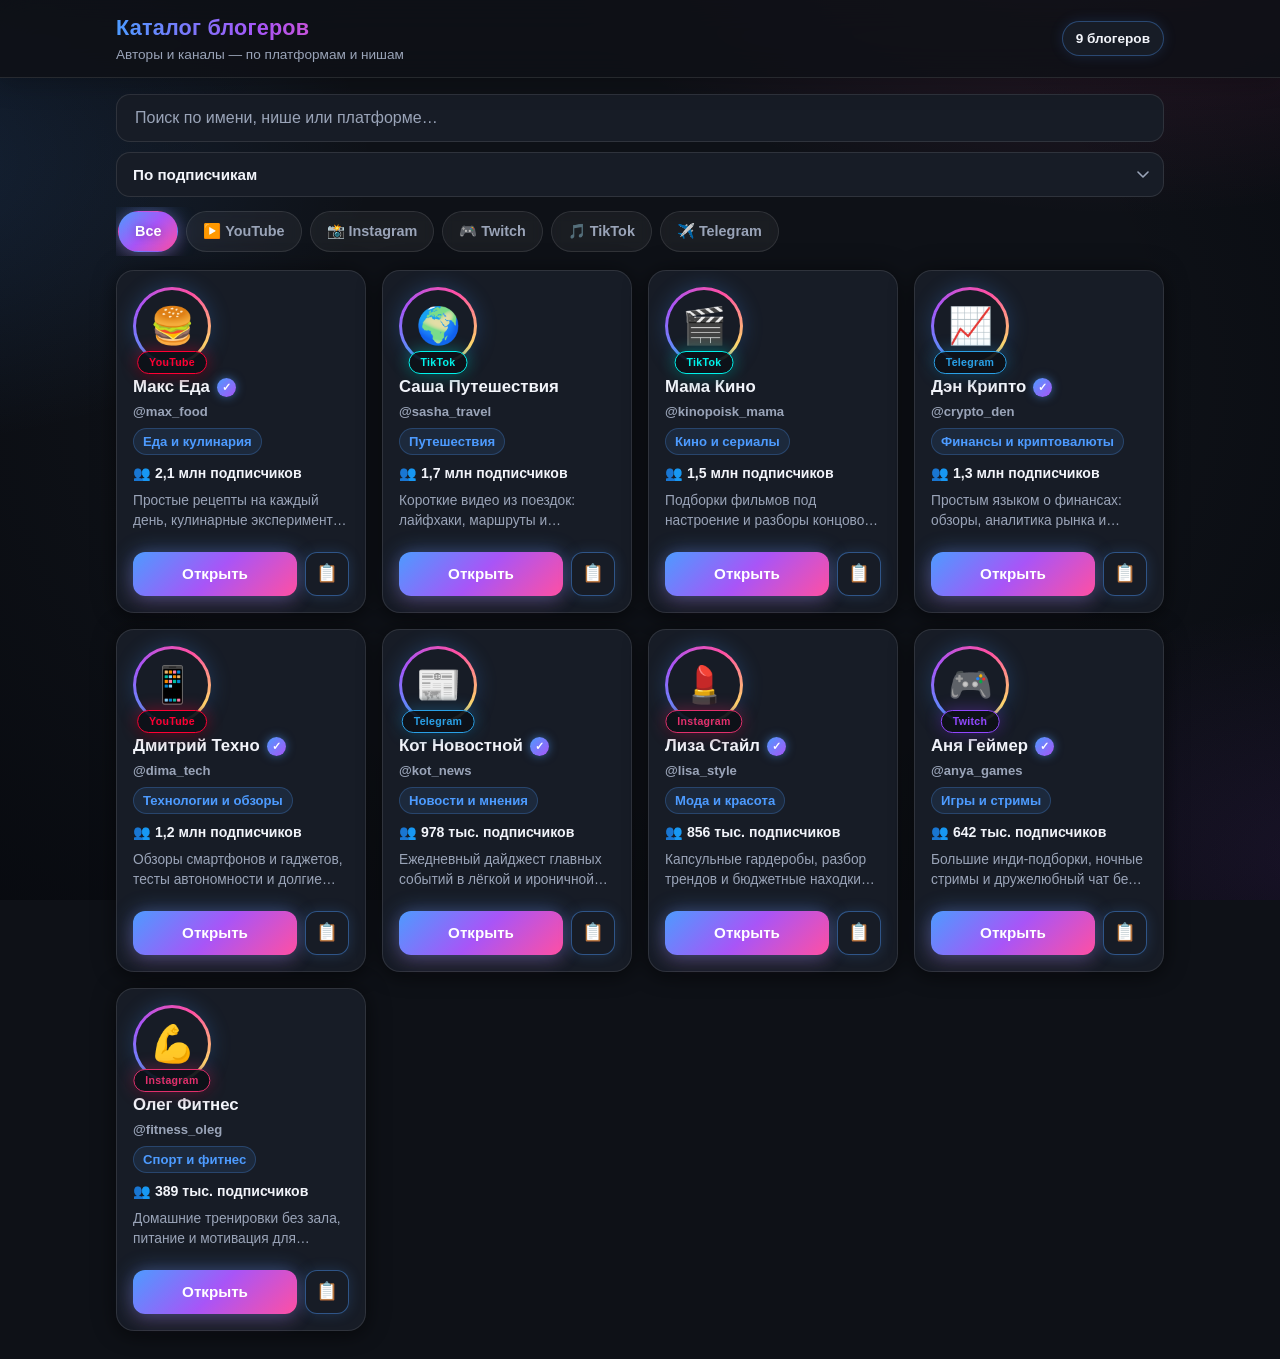
==== index.html @ 534e1af1 "Add files via upload" ====
<!DOCTYPE html>
<html lang="ru">
<head>
  <meta charset="UTF-8">
  <meta name="viewport" content="width=device-width, initial-scale=1.0, viewport-fit=cover">
  <meta name="description" content="Каталог блогеров — YouTube, TikTok, Telegram, Instagram и Twitch: ниши, подписчики, верификация и прямые ссылки на профили.">
  <title>Каталог блогеров</title>
  <link rel="stylesheet" href="style.css">
</head>
<body>
  <header class="header">
    <div class="header-inner">
      <div class="header-titles">
        <h1>Каталог блогеров</h1>
        <p class="subtitle">Авторы и каналы — по платформам и нишам</p>
      </div>
      <span id="countLabel" class="count-label">0 блогеров</span>
    </div>
  </header>

  <main class="main">
    <section class="search-section" aria-label="Поиск и фильтры">
      <div class="search-row">
        <input
          id="searchInput"
          class="search-input"
          type="search"
          inputmode="search"
          placeholder="Поиск по имени, нише или платформе…"
          aria-label="Поиск по каталогу"
          autocomplete="off"
        >
        <select id="sortSelect" class="sort-select" aria-label="Сортировка">
          <option value="subs">По подписчикам</option>
          <option value="name">По имени А-Я</option>
          <option value="id">Сначала новые</option>
        </select>
      </div>
      <div id="chips" class="chips" role="group" aria-label="Платформы"></div>
    </section>

    <section aria-label="Каталог блогеров">
      <div id="catalog" class="catalog"></div>
      <div id="emptyState" class="empty-state" hidden>
        <div class="empty-emoji" aria-hidden="true">📭</div>
        <p>Ничего не найдено</p>
        <p class="empty-sub">Попробуйте изменить запрос или сбросить фильтры</p>
      </div>
    </section>
  </main>

  <div id="toast" class="toast" role="status" aria-live="polite"></div>

  <script src="https://telegram.org/js/telegram-web-app.js"></script>
  <script src="app.js"></script>
</body>
</html>
---- style.css ----
/* ============================================================
   Каталог блогеров — тёмная тема (дизайн v2)
   Неоновые акценты, градиентные рамки аватаров, цветные бейджи
   платформ, поддержка темы Telegram, адаптивная сетка 1/2/3/4
   ============================================================ */

:root {
  /* Акценты */
  --accent: #4d9bff;
  --accent-2: #ff4fa3;
  --accent-3: #a855f7;

  /* Фоны и текст (фоллбэки для Telegram-темы) */
  --bg: #0e1117;
  --bg-2: #171c26;
  --card-bg: rgba(255, 255, 255, 0.05);
  --card-border: rgba(255, 255, 255, 0.10);
  --text: #f2f4fa;
  --muted: #9aa4b8;
  --danger: #ff5d6c;

  /* Telegram-тема (значения переопределяются из app.js через themeParams) */
  --tg-theme-bg-color: var(--bg);
  --tg-theme-secondary-bg-color: var(--bg-2);
  --tg-theme-text-color: var(--text);
  --tg-theme-hint-color: var(--muted);
  --tg-theme-button-color: var(--accent);
  --tg-theme-button-text-color: #081426;
  --tg-theme-link-color: var(--accent);
  --tg-theme-destructive-text-color: var(--danger);

  --radius: 18px;
  --radius-sm: 12px;
  --shadow-card: 0 0 24px rgba(0, 0, 0, 0.35), 0 6px 18px rgba(0, 0, 0, 0.28);
  --shadow-card-hover: 0 0 32px rgba(77, 155, 255, 0.16), 0 16px 36px rgba(0, 0, 0, 0.46);
  --t-fast: 180ms;
}

* {
  box-sizing: border-box;
}

html {
  font-size: 16px;
  -webkit-text-size-adjust: 100%;
  scrollbar-width: thin;
  scrollbar-color: rgba(255, 255, 255, 0.16) transparent;
}

body {
  margin: 0;
  min-height: 100vh;
  font-family: -apple-system, BlinkMacSystemFont, "Segoe UI", Roboto, "Helvetica Neue", Arial, sans-serif;
  line-height: 1.45;
  color: var(--tg-theme-text-color, var(--text));
  background-color: var(--tg-theme-bg-color, var(--bg));
  background-image:
    radial-gradient(980px 540px at 88% -12%, rgba(255, 79, 163, 0.16), transparent 60%),
    radial-gradient(880px 480px at -12% 18%, rgba(77, 155, 255, 0.16), transparent 60%),
    radial-gradient(720px 420px at 105% 95%, rgba(168, 85, 247, 0.10), transparent 60%),
    radial-gradient(ellipse at 50% 42%, transparent 56%, rgba(3, 5, 10, 0.55) 100%);
  background-attachment: fixed;
  padding-bottom: calc(env(safe-area-inset-bottom, 0px) + 28px);
  -webkit-font-smoothing: antialiased;
}

/* Тонкий полупрозрачный скроллбар */
::-webkit-scrollbar {
  width: 8px;
  height: 8px;
}

::-webkit-scrollbar-track {
  background: transparent;
}

::-webkit-scrollbar-thumb {
  background: rgba(255, 255, 255, 0.16);
  border-radius: 999px;
}

::-webkit-scrollbar-thumb:hover {
  background: rgba(77, 155, 255, 0.38);
}

button {
  font: inherit;
  cursor: pointer;
  border: none;
  background: none;
  color: inherit;
  -webkit-tap-highlight-color: transparent;
}

/* ===== Шапка (липкая) ===== */
.header {
  position: sticky;
  top: 0;
  z-index: 50;
  background: rgba(14, 17, 23, 0.86);
  background: color-mix(in srgb, var(--tg-theme-bg-color, var(--bg)) 86%, transparent);
  -webkit-backdrop-filter: blur(16px);
  backdrop-filter: blur(16px);
  border-bottom: 1px solid var(--card-border);
  box-shadow: 0 6px 24px rgba(0, 0, 0, 0.22);
}

.header-inner {
  max-width: 1080px;
  margin: 0 auto;
  padding: 12px 16px;
  display: flex;
  align-items: center;
  justify-content: space-between;
  gap: 12px;
}

.header-titles h1 {
  margin: 0;
  font-size: 1.35rem;
  font-weight: 800;
  letter-spacing: 0.01em;
  background: linear-gradient(90deg, var(--accent), var(--accent-3), var(--accent-2));
  -webkit-background-clip: text;
  background-clip: text;
  color: transparent;
}

.subtitle {
  margin: 2px 0 0;
  font-size: 0.85rem;
  color: var(--tg-theme-hint-color, var(--muted));
}

.count-label {
  flex: 0 0 auto;
  padding: 7px 13px;
  font-size: 0.85rem;
  font-weight: 700;
  white-space: nowrap;
  color: var(--tg-theme-text-color, var(--text));
  background: var(--tg-theme-secondary-bg-color, var(--bg-2));
  border: 1px solid rgba(77, 155, 255, 0.35);
  border-radius: 999px;
  box-shadow: 0 0 14px rgba(77, 155, 255, 0.15);
}

/* ===== Контент ===== */
.main {
  max-width: 1080px;
  margin: 0 auto;
  padding: 16px 16px 0;
}

/* Поиск и сортировка */
.search-section {
  margin-bottom: 14px;
  display: flex;
  flex-direction: column;
  gap: 10px;
}

.search-row {
  display: flex;
  flex-direction: column;
  gap: 10px;
}

.search-input {
  width: 100%;
  padding: 14px 18px;
  font-size: 1rem;
  color: var(--tg-theme-text-color, var(--text));
  background: var(--tg-theme-secondary-bg-color, var(--bg-2));
  border: 1px solid var(--card-border);
  border-radius: 14px;
  outline: none;
  transition: border-color var(--t-fast) ease, box-shadow var(--t-fast) ease;
}

.search-input::placeholder {
  color: var(--tg-theme-hint-color, var(--muted));
}

.search-input:focus {
  border-color: var(--accent);
  box-shadow: 0 0 0 3px rgba(77, 155, 255, 0.16), 0 0 20px rgba(77, 155, 255, 0.28);
}

.sort-select {
  width: 100%;
  padding: 13px 38px 13px 16px;
  font-size: 0.95rem;
  font-weight: 600;
  color: var(--tg-theme-text-color, var(--text));
  background-color: var(--tg-theme-secondary-bg-color, var(--bg-2));
  border: 1px solid var(--card-border);
  border-radius: 14px;
  outline: none;
  appearance: none;
  -webkit-appearance: none;
  background-image: url("data:image/svg+xml;charset=utf-8,%3Csvg xmlns='http://www.w3.org/2000/svg' width='12' height='8' viewBox='0 0 12 8'%3E%3Cpath d='M1 1l5 5 5-5' fill='none' stroke='%239aa4b8' stroke-width='1.6' stroke-linecap='round' stroke-linejoin='round'/%3E%3C/svg%3E");
  background-repeat: no-repeat;
  background-position: right 14px center;
  transition: border-color var(--t-fast) ease, box-shadow var(--t-fast) ease;
}

.sort-select:focus {
  border-color: var(--accent);
  box-shadow: 0 0 0 3px rgba(77, 155, 255, 0.16), 0 0 20px rgba(77, 155, 255, 0.28);
}

.sort-select option {
  background: var(--bg-2);
  color: var(--text);
}

/* Чипы платформ */
.chips {
  display: flex;
  gap: 8px;
  overflow-x: auto;
  padding: 4px 2px 4px;
  scrollbar-width: none;
}

.chips::-webkit-scrollbar {
  display: none;
}

.chip {
  flex: 0 0 auto;
  padding: 9px 16px;
  font-size: 0.9rem;
  font-weight: 600;
  color: var(--tg-theme-hint-color, var(--muted));
  background: rgba(255, 255, 255, 0.05);
  border: 1px solid var(--card-border);
  border-radius: 999px;
  -webkit-backdrop-filter: blur(6px);
  backdrop-filter: blur(6px);
  transition: color var(--t-fast) ease, background var(--t-fast) ease,
    border-color var(--t-fast) ease, box-shadow var(--t-fast) ease, transform var(--t-fast) ease;
}

.chip:active {
  transform: scale(0.95);
}

.chip.active {
  color: #ffffff;
  background: linear-gradient(135deg, var(--accent), var(--accent-3), var(--accent-2));
  border-color: transparent;
  box-shadow: 0 0 20px rgba(77, 155, 255, 0.45), 0 4px 16px rgba(255, 79, 163, 0.25);
  text-shadow: 0 1px 8px rgba(0, 0, 0, 0.3);
}

/* ===== Сетка карточек: мобильное 1, планшет 2-3, десктоп 3-4 ===== */
.catalog {
  display: grid;
  grid-template-columns: 1fr;
  gap: 14px;
}

@media (min-width: 560px) {
  .catalog {
    grid-template-columns: repeat(2, 1fr);
    gap: 16px;
  }
}

@media (min-width: 900px) {
  .catalog {
    grid-template-columns: repeat(3, 1fr);
  }
}

@media (min-width: 1280px) {
  .catalog {
    grid-template-columns: repeat(4, 1fr);
  }
}

/* ===== Карточка блогера ===== */
.card {
  position: relative;
  display: flex;
  flex-direction: column;
  gap: 12px;
  padding: 16px;
  background: var(--tg-theme-secondary-bg-color, var(--card-bg));
  border: 1px solid var(--card-border);
  border-radius: var(--radius);
  box-shadow: var(--shadow-card);
  transition: transform var(--t-fast) ease, box-shadow var(--t-fast) ease, border-color var(--t-fast) ease;
}

.card:hover {
  transform: translateY(-3px);
  box-shadow: var(--shadow-card-hover);
  border-color: rgba(77, 155, 255, 0.30);
}

.card:active {
  transform: scale(0.985);
}

/* Аватар 78px в градиентной (rainbow/неоновой) рамке */
.card-avatar {
  position: relative;
  flex: 0 0 78px;
  width: 78px;
  height: 78px;
  display: flex;
  align-items: center;
  justify-content: center;
  border-radius: 50%;
  padding: 3px;
  background: conic-gradient(from 210deg, var(--accent), var(--accent-3), var(--accent-2), #ffd76a, var(--accent));
  box-shadow: 0 0 20px rgba(77, 155, 255, 0.28), 0 6px 18px rgba(0, 0, 0, 0.35);
}

.card-avatar-emoji {
  width: 100%;
  height: 100%;
  display: flex;
  align-items: center;
  justify-content: center;
  font-size: 2.25rem;
  line-height: 1;
  border-radius: 50%;
  background: var(--tg-theme-secondary-bg-color, #131725);
}

.card-avatar-img {
  width: 100%;
  height: 100%;
  object-fit: cover;
  display: block;
  border-radius: 50%;
}

/* Бейдж платформы (цвет задаётся из app.js в inline-стиле) */
.platform-badge {
  position: absolute;
  bottom: -9px;
  left: 50%;
  transform: translateX(-50%);
  z-index: 2;
  padding: 3px 11px;
  font-size: 0.66rem;
  font-weight: 800;
  letter-spacing: 0.03em;
  white-space: nowrap;
  border-radius: 999px;
  border: 1px solid currentColor;
  background: rgba(14, 17, 23, 0.92);
  box-shadow: 0 0 16px color-mix(in srgb, currentColor 38%, transparent),
    0 4px 12px rgba(0, 0, 0, 0.4);
}

/* Инфо-блок карточки */
.card-info {
  flex: 1;
  min-width: 0;
  display: flex;
  flex-direction: column;
  gap: 4px;
}

.card-name-row {
  display: flex;
  align-items: center;
  gap: 7px;
  flex-wrap: wrap;
}

.card-name {
  margin: 0;
  font-size: 1.05rem;
  font-weight: 800;
  line-height: 1.25;
}

/* Verified «✓» в цветном кружке */
.verified {
  flex: 0 0 auto;
  width: 19px;
  height: 19px;
  display: inline-flex;
  align-items: center;
  justify-content: center;
  font-size: 0.7rem;
  font-weight: 900;
  color: #ffffff;
  background: linear-gradient(135deg, var(--accent), var(--accent-3));
  border-radius: 50%;
  box-shadow: 0 0 10px rgba(77, 155, 255, 0.55);
}

.card-nick {
  margin: 0;
  font-size: 0.82rem;
  font-weight: 600;
  color: var(--tg-theme-hint-color, var(--muted));
}

.card-niche {
  margin: 3px 0 0;
  font-size: 0.82rem;
  font-weight: 700;
  color: var(--accent);
  display: inline-block;
  width: max-content;
  max-width: 100%;
  padding: 3px 9px;
  border-radius: 999px;
  background: rgba(77, 155, 255, 0.10);
  border: 1px solid rgba(77, 155, 255, 0.25);
  overflow: hidden;
  text-overflow: ellipsis;
  white-space: nowrap;
}

/* Подписчики с иконкой 👥 */
.card-stats {
  margin-top: 4px;
  display: flex;
  align-items: center;
  gap: 5px;
  font-size: 0.88rem;
  font-weight: 800;
  color: var(--tg-theme-text-color, var(--text));
}

.card-desc {
  margin: 4px 0 0;
  font-size: 0.86rem;
  line-height: 1.4;
  color: var(--tg-theme-hint-color, var(--muted));
  display: -webkit-box;
  -webkit-line-clamp: 2;
  -webkit-box-orient: vertical;
  line-clamp: 2;
  overflow: hidden;
}

/* Кнопки карточки */
.card-actions {
  margin-top: auto;
  padding-top: 10px;
  display: flex;
  gap: 8px;
}

/* Кнопка «Открыть» — градиент со свечением */
.open-btn {
  flex: 1;
  height: 44px;
  display: flex;
  align-items: center;
  justify-content: center;
  font-size: 0.95rem;
  font-weight: 800;
  color: #ffffff;
  background: linear-gradient(135deg, var(--accent), var(--accent-3), var(--accent-2));
  border-radius: 12px;
  box-shadow: 0 0 20px rgba(77, 155, 255, 0.4), 0 6px 18px rgba(255, 79, 163, 0.18);
  transition: transform var(--t-fast) ease, box-shadow var(--t-fast) ease, filter var(--t-fast) ease;
}

.open-btn:hover {
  filter: brightness(1.08);
  box-shadow: 0 0 28px rgba(77, 155, 255, 0.55), 0 8px 22px rgba(255, 79, 163, 0.25);
}

.open-btn:active {
  transform: scale(0.97);
  box-shadow: 0 2px 8px rgba(0, 0, 0, 0.3);
}

/* Кнопка копирования ника 📋 (tooltip — title из app.js) */
.copy-btn {
  flex: 0 0 44px;
  height: 44px;
  display: flex;
  align-items: center;
  justify-content: center;
  font-size: 1.1rem;
  font-weight: 800;
  color: var(--accent);
  background: var(--tg-theme-secondary-bg-color, rgba(255, 255, 255, 0.05));
  border: 1px solid rgba(77, 155, 255, 0.45);
  border-radius: 12px;
  box-shadow: 0 0 14px rgba(77, 155, 255, 0.18);
  transition: background var(--t-fast) ease, transform var(--t-fast) ease, box-shadow var(--t-fast) ease;
}

.copy-btn:hover {
  box-shadow: 0 0 20px rgba(77, 155, 255, 0.35);
}

.copy-btn:active {
  transform: scale(0.92);
  background: rgba(77, 155, 255, 0.18);
  box-shadow: 0 0 24px rgba(77, 155, 255, 0.4);
}

/* ===== Пустой стейт ===== */
.empty-state {
  text-align: center;
  padding: 56px 16px;
  color: var(--tg-theme-hint-color, var(--muted));
}

.empty-emoji {
  font-size: 4rem;
  margin-bottom: 12px;
  filter: drop-shadow(0 10px 26px rgba(77, 155, 255, 0.35));
}

.empty-state > p {
  margin: 6px 0;
  font-size: 1.15rem;
  color: var(--tg-theme-text-color, var(--text));
  font-weight: 800;
}

.empty-sub {
  font-size: 0.92rem !important;
  font-weight: 500 !important;
  color: var(--tg-theme-hint-color, var(--muted)) !important;
}

/* ===== Ошибка загрузки ===== */
.error-box {
  grid-column: 1 / -1;
  text-align: center;
  padding: 48px 16px;
  border: 1px dashed rgba(255, 93, 108, 0.4);
  border-radius: var(--radius);
  background: rgba(255, 93, 108, 0.06);
  box-shadow: var(--shadow-card);
}

.error-emoji {
  font-size: 2.6rem;
}

.error-box p {
  margin: 6px 0 0;
  font-weight: 700;
}

.error-sub {
  font-size: 0.9rem;
  font-weight: 500;
  color: var(--tg-theme-hint-color, var(--muted));
}

/* ===== Тост (снизу, тёмный, автоскрытие из app.js) ===== */
.toast {
  position: fixed;
  left: 50%;
  bottom: calc(env(safe-area-inset-bottom, 0px) + 28px);
  z-index: 80;
  max-width: min(420px, calc(100vw - 32px));
  width: max-content;
  padding: 13px 20px;
  font-size: 0.95rem;
  font-weight: 600;
  text-align: center;
  color: var(--tg-theme-text-color, var(--text));
  background: rgba(20, 24, 34, 0.94);
  background: color-mix(in srgb, var(--tg-theme-secondary-bg-color, #141822) 94%, transparent);
  -webkit-backdrop-filter: blur(10px);
  backdrop-filter: blur(10px);
  border: 1px solid rgba(77, 155, 255, 0.45);
  border-radius: 14px;
  box-shadow: 0 12px 36px rgba(0, 0, 0, 0.5), 0 0 24px rgba(77, 155, 255, 0.12);
  transform: translate(-50%, 20px);
  opacity: 0;
  pointer-events: none;
  transition: transform 0.28s ease, opacity 0.28s ease;
}

.toast.show {
  transform: translate(-50%, 0);
  opacity: 1;
}
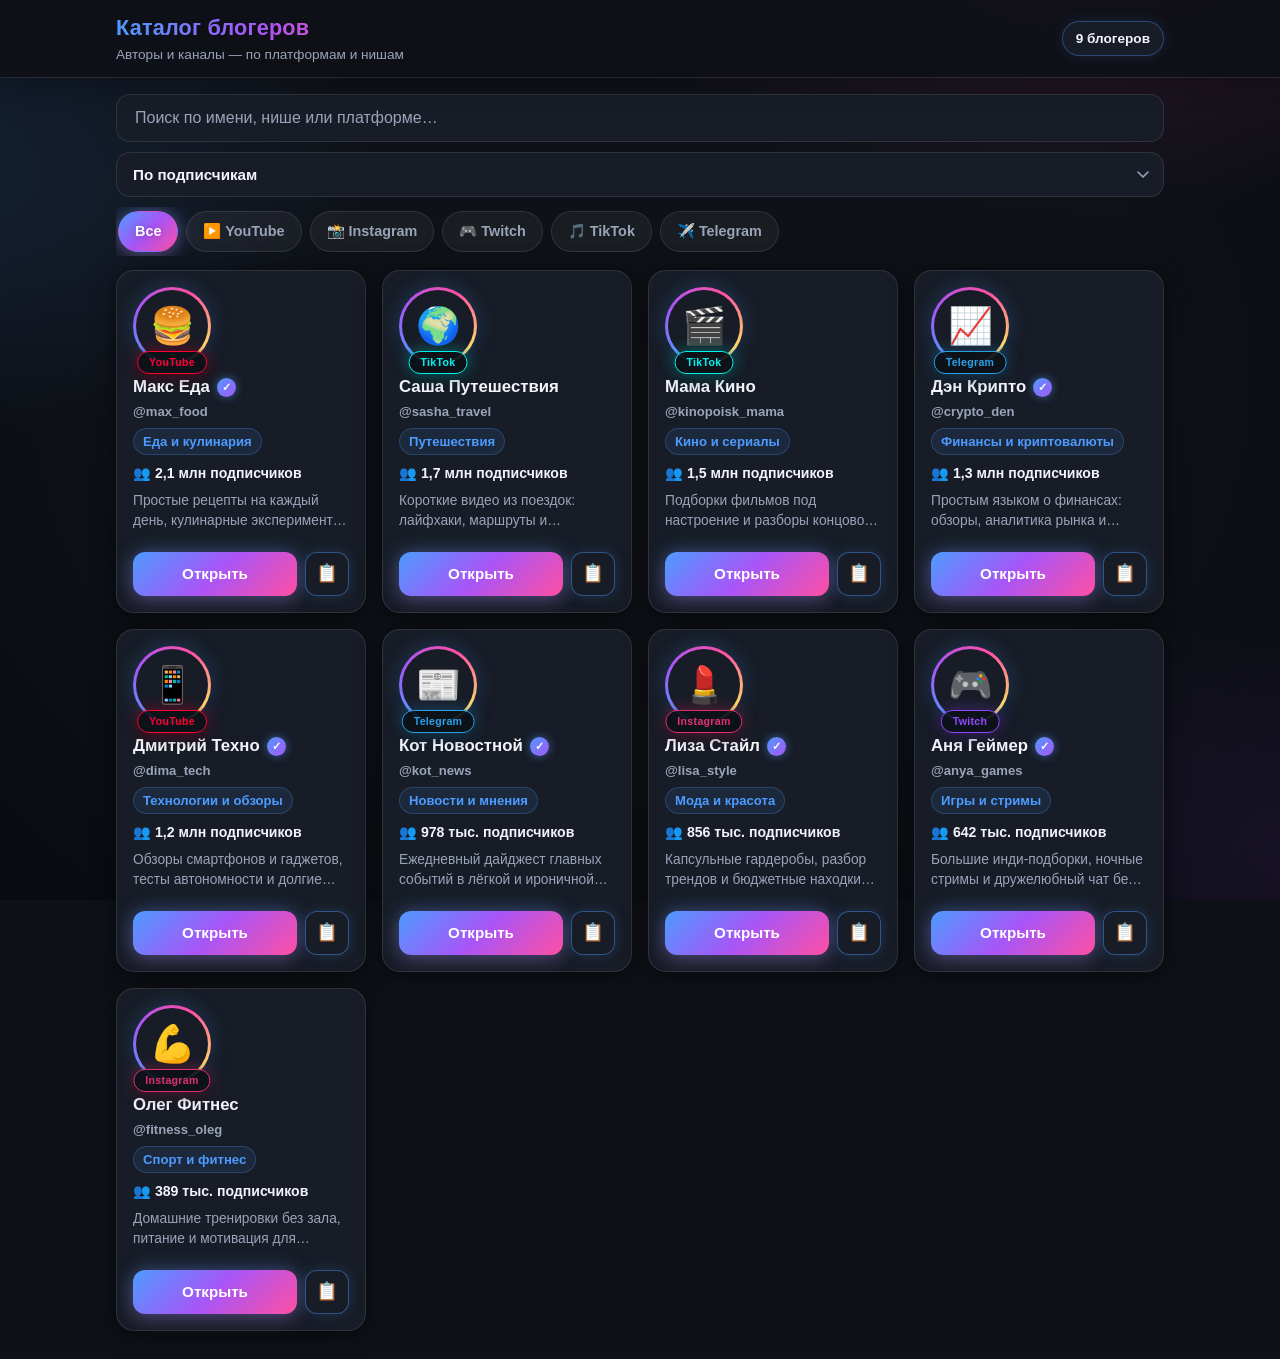
==== commit e405b049: "Add files via upload" ====
--- a/index.html
+++ b/index.html
@@ -14,7 +14,10 @@
         <h1>Каталог блогеров</h1>
         <p class="subtitle">Авторы и каналы — по платформам и нишам</p>
       </div>
-      <span id="countLabel" class="count-label">0 блогеров</span>
+      <span class="header-actions">
+        <button id="adminOpenBtn" class="admin-open-btn hidden" type="button" aria-label="Админ-панель: добавить блогера" title="Админ-панель">➕</button>
+        <span id="countLabel" class="count-label">0 блогеров</span>
+      </span>
     </div>
   </header>
 
@@ -51,6 +54,90 @@
 
   <div id="toast" class="toast" role="status" aria-live="polite"></div>
 
+  <!-- Админ-панель: видна только администратору (@g179p) -->
+  <div id="adminModal" class="modal" aria-hidden="true">
+    <div class="modal-overlay" data-admin-close=""></div>
+    <div class="modal-panel" role="dialog" aria-modal="true" aria-label="Админ-панель">
+      <div class="modal-head">
+        <h2>Админ-панель</h2>
+        <button id="adminCloseBtn" class="modal-close" type="button" aria-label="Закрыть">✕</button>
+      </div>
+      <div class="modal-body">
+        <section class="admin-section">
+          <h3>🔗 Подключение к GitHub</h3>
+          <label class="field">
+            <span>Token (fine-grained)</span>
+            <input id="ghToken" type="password" placeholder="Fine-grained token…" autocomplete="off">
+          </label>
+          <div class="field-row">
+            <label class="field">
+              <span>Владелец (owner)</span>
+              <input id="ghOwner" type="text" placeholder="username" autocomplete="off">
+            </label>
+            <label class="field">
+              <span>Репозиторий</span>
+              <input id="ghRepo" type="text" placeholder="blogger-catalog" autocomplete="off">
+            </label>
+          </div>
+          <button id="checkGitHubBtn" class="check-btn" type="button">Проверить связь</button>
+          <div id="githubStatus" class="github-status" role="status"></div>
+        </section>
+
+        <section class="admin-section">
+          <h3>👤 Новый блогер</h3>
+          <label class="field">
+            <span>Имя на карточке *</span>
+            <input id="adminDisplayName" type="text" placeholder="Пётр Художник">
+          </label>
+          <label class="field">
+            <span>Ник (с @) *</span>
+            <input id="adminName" type="text" placeholder="@petr_paint" autocomplete="off">
+          </label>
+          <label class="field">
+            <span>Ниша</span>
+            <input id="adminNiche" type="text" list="nicheList" placeholder="Искусство и творчество">
+            <datalist id="nicheList"></datalist>
+          </label>
+          <div class="field-row">
+            <label class="field">
+              <span>Платформа *</span>
+              <select id="adminPlatform">
+                <option value="youtube">YouTube</option>
+                <option value="tiktok">TikTok</option>
+                <option value="telegram">Telegram</option>
+                <option value="instagram">Instagram</option>
+                <option value="twitch">Twitch</option>
+              </select>
+            </label>
+            <label class="field">
+              <span>Подписчики *</span>
+              <input id="adminSubscribers" type="number" min="0" step="1" inputmode="numeric" placeholder="450000">
+            </label>
+          </div>
+          <label class="check-field">
+            <input id="adminVerified" type="checkbox"> Верифицированный профиль
+          </label>
+          <label class="field">
+            <span>Описание (опц.)</span>
+            <textarea id="adminDescription" rows="2" placeholder="Короткое описание"></textarea>
+          </label>
+          <div class="field-row">
+            <label class="field">
+              <span>Ссылка на профиль</span>
+              <input id="adminUrl" type="url" placeholder="https://youtube.com/@petr_paint" autocomplete="off">
+            </label>
+            <label class="field">
+              <span>Эмодзи (опц.)</span>
+              <input id="adminEmoji" type="text" maxlength="8" placeholder="🎨">
+            </label>
+          </div>
+        </section>
+
+        <button id="saveBtn" class="save-btn" type="button">💾 Сохранить в каталог</button>
+      </div>
+    </div>
+  </div>
+
   <script src="https://telegram.org/js/telegram-web-app.js"></script>
   <script src="app.js"></script>
 </body>
--- a/style.css
+++ b/style.css
@@ -587,4 +587,301 @@
 .toast.show {
   transform: translate(-50%, 0);
   opacity: 1;
+}
+
+/* ============================================================
+   Админ-панель: кнопка ➕ и модалка добавления блогеров
+   (отображается только пользователю @g179p)
+   ============================================================ */
+
+/* Контейнер правой части шапки */
+.header-actions {
+  display: flex;
+  align-items: center;
+  gap: 10px;
+}
+
+/* Кнопка ➕ — круглый градиентный бейдж 40px */
+.admin-open-btn {
+  display: inline-flex;
+  align-items: center;
+  justify-content: center;
+  width: 40px;
+  height: 40px;
+  border-radius: 50%;
+  font-size: 1.1rem;
+  line-height: 1;
+  background: linear-gradient(135deg, var(--accent), var(--accent-3));
+  box-shadow: 0 0 16px rgba(77, 155, 255, 0.45), 0 4px 14px rgba(0, 0, 0, 0.32);
+  transition: transform var(--t-fast) ease, box-shadow var(--t-fast) ease, filter var(--t-fast) ease;
+}
+
+.admin-open-btn.hidden {
+  display: none;
+}
+
+.admin-open-btn:active {
+  transform: scale(0.9);
+}
+
+.admin-open-btn:hover {
+  filter: brightness(1.1);
+  box-shadow: 0 0 24px rgba(77, 155, 255, 0.6), 0 6px 18px rgba(0, 0, 0, 0.35);
+}
+
+/* ===== Модальное окно ===== */
+.modal {
+  position: fixed;
+  inset: 0;
+  z-index: 1000;
+  display: flex;
+  align-items: flex-end;
+  justify-content: center;
+  opacity: 0;
+  pointer-events: none;
+  transition: opacity 0.25s ease;
+}
+
+.modal.open {
+  opacity: 1;
+  pointer-events: auto;
+}
+
+.modal-overlay {
+  position: absolute;
+  inset: 0;
+  background: rgba(4, 6, 12, 0.62);
+  -webkit-backdrop-filter: blur(6px);
+  backdrop-filter: blur(6px);
+}
+
+.modal-panel {
+  position: relative;
+  width: 100%;
+  max-width: 480px;
+  max-height: 88vh;
+  display: flex;
+  flex-direction: column;
+  background: var(--tg-theme-bg-color, var(--bg));
+  border: 1px solid var(--card-border);
+  border-radius: var(--radius) var(--radius) 0 0;
+  box-shadow: 0 24px 70px rgba(0, 0, 0, 0.6), 0 0 40px rgba(77, 155, 255, 0.08);
+  transform: translateY(28px) scale(0.985);
+  transition: transform 0.28s ease;
+}
+
+.modal.open .modal-panel {
+  transform: translateY(0) scale(1);
+}
+
+@media (min-width: 560px) {
+  .modal {
+    align-items: center;
+    padding: 24px;
+  }
+
+  .modal-panel {
+    border-radius: var(--radius);
+  }
+}
+
+.modal-head {
+  flex: 0 0 auto;
+  display: flex;
+  align-items: center;
+  justify-content: space-between;
+  gap: 12px;
+  padding: 15px 18px;
+  border-bottom: 1px solid var(--card-border);
+  background: color-mix(in srgb, var(--tg-theme-secondary-bg-color, var(--bg-2)) 82%, transparent);
+  border-radius: inherit;
+}
+
+.modal-head h2 {
+  margin: 0;
+  font-size: 1.05rem;
+  font-weight: 800;
+}
+
+.modal-close {
+  flex: 0 0 auto;
+  width: 36px;
+  height: 36px;
+  display: inline-flex;
+  align-items: center;
+  justify-content: center;
+  font-size: 0.95rem;
+  color: var(--tg-theme-hint-color, var(--muted));
+  background: rgba(255, 255, 255, 0.06);
+  border: 1px solid var(--card-border);
+  border-radius: 50%;
+  transition: background var(--t-fast) ease, color var(--t-fast) ease, transform var(--t-fast) ease;
+}
+
+.modal-close:active {
+  transform: scale(0.92);
+  background: rgba(255, 255, 255, 0.12);
+}
+
+.modal-body {
+  flex: 1 1 auto;
+  overflow-y: auto;
+  padding: 18px 18px calc(env(safe-area-inset-bottom, 0px) + 20px);
+  display: flex;
+  flex-direction: column;
+  gap: 20px;
+  -webkit-overflow-scrolling: touch;
+}
+
+/* Секции */
+.admin-section {
+  display: flex;
+  flex-direction: column;
+  gap: 12px;
+}
+
+.admin-section h3 {
+  margin: 0;
+  font-size: 0.95rem;
+  font-weight: 800;
+  letter-spacing: 0.01em;
+}
+
+/* Поля ввода */
+.field {
+  display: flex;
+  flex-direction: column;
+  gap: 6px;
+  font-size: 0.8rem;
+  font-weight: 600;
+  color: var(--tg-theme-hint-color, var(--muted));
+}
+
+.field input,
+.field select,
+.field textarea {
+  width: 100%;
+  padding: 12px 14px;
+  font-size: 1rem;
+  font-weight: 500;
+  color: var(--tg-theme-text-color, var(--text));
+  background: var(--tg-theme-secondary-bg-color, var(--bg-2));
+  border: 1px solid var(--card-border);
+  border-radius: 12px;
+  outline: none;
+  resize: vertical;
+  transition: border-color var(--t-fast) ease, box-shadow var(--t-fast) ease;
+}
+
+.field input:focus,
+.field select:focus,
+.field textarea:focus {
+  border-color: var(--accent);
+  box-shadow: 0 0 0 3px rgba(77, 155, 255, 0.16), 0 0 20px rgba(77, 155, 255, 0.25);
+}
+
+.field select option {
+  background: var(--bg-2);
+  color: var(--text);
+}
+
+.field-row {
+  display: flex;
+  gap: 12px;
+}
+
+.field-row .field {
+  flex: 1;
+  min-width: 0;
+}
+
+.check-field {
+  display: flex;
+  align-items: center;
+  gap: 10px;
+  font-size: 0.95rem;
+  font-weight: 600;
+}
+
+.check-field input {
+  width: 20px;
+  height: 20px;
+  accent-color: var(--accent);
+}
+
+/* Кнопка «Проверить связь» */
+.check-btn {
+  align-self: flex-start;
+  padding: 11px 18px;
+  font-size: 0.92rem;
+  font-weight: 700;
+  color: var(--accent);
+  background: rgba(77, 155, 255, 0.08);
+  border: 1px solid rgba(77, 155, 255, 0.45);
+  border-radius: 12px;
+  transition: background var(--t-fast) ease, box-shadow var(--t-fast) ease, transform var(--t-fast) ease;
+}
+
+.check-btn:active {
+  transform: scale(0.96);
+  background: rgba(77, 155, 255, 0.16);
+}
+
+.check-btn:disabled {
+  opacity: 0.5;
+  pointer-events: none;
+}
+
+/* Статус GitHub: зелёный/красный */
+.github-status {
+  min-height: 20px;
+  padding: 10px 12px;
+  font-size: 0.9rem;
+  line-height: 1.45;
+  color: var(--tg-theme-hint-color, var(--muted));
+  background: rgba(255, 255, 255, 0.04);
+  border: 1px solid var(--card-border);
+  border-radius: 12px;
+  white-space: pre-line;
+  word-break: break-word;
+}
+
+.github-status.ok {
+  color: #37e6a8;
+  border-color: rgba(55, 230, 168, 0.4);
+  background: rgba(55, 230, 168, 0.08);
+}
+
+.github-status.err {
+  color: #ff8b95;
+  border-color: rgba(255, 93, 108, 0.45);
+  background: rgba(255, 93, 108, 0.08);
+}
+
+/* Кнопка «💾 Сохранить в каталог» — градиент как основные CTA */
+.save-btn {
+  width: 100%;
+  height: 52px;
+  font-size: 1.05rem;
+  font-weight: 800;
+  letter-spacing: 0.02em;
+  color: #ffffff;
+  background: linear-gradient(135deg, var(--accent), var(--accent-3), var(--accent-2));
+  border-radius: 14px;
+  box-shadow: 0 0 28px rgba(77, 155, 255, 0.35), 0 8px 24px rgba(0, 0, 0, 0.3);
+  transition: transform var(--t-fast) ease, box-shadow var(--t-fast) ease, filter var(--t-fast) ease;
+}
+
+.save-btn:disabled {
+  opacity: 0.55;
+  pointer-events: none;
+}
+
+.save-btn:active {
+  transform: scale(0.97);
+}
+
+.save-btn:hover {
+  filter: brightness(1.08);
+  box-shadow: 0 0 36px rgba(77, 155, 255, 0.5), 0 8px 24px rgba(0, 0, 0, 0.3);
 }
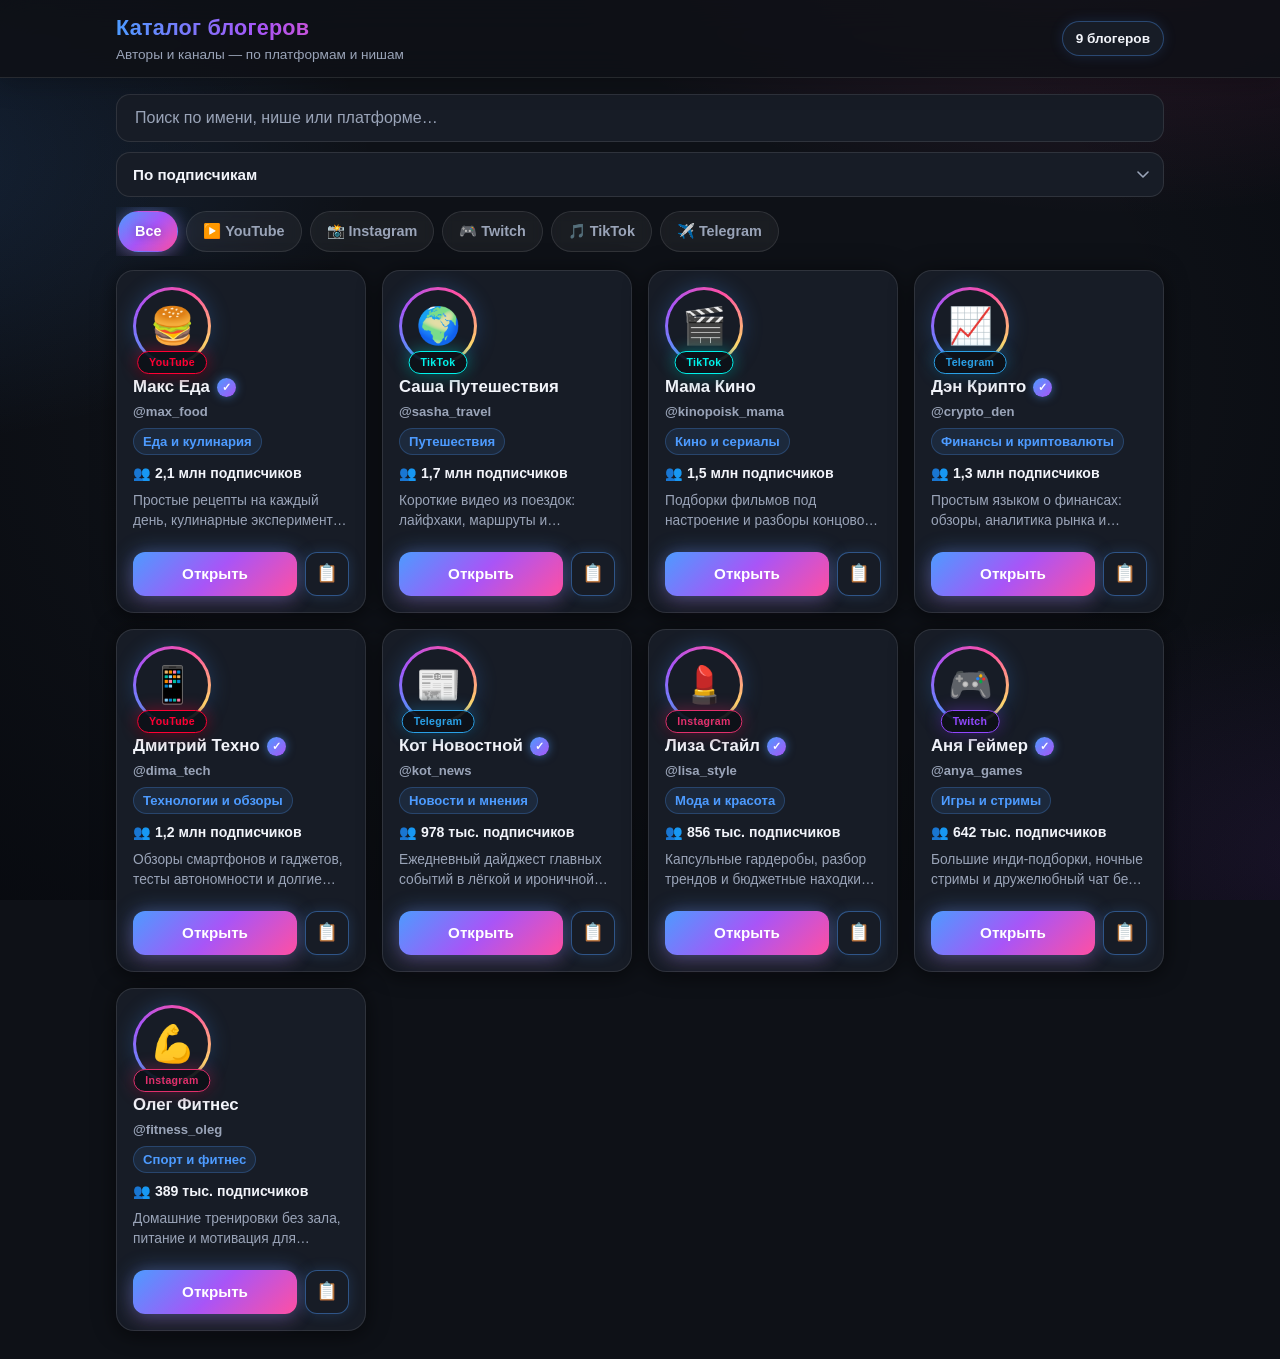
==== commit b609459f: "Add files via upload" ====
--- a/index.html
+++ b/index.html
@@ -84,6 +84,13 @@
         </section>
 
         <section class="admin-section">
+          <h3>📋 Записи в каталоге</h3>
+          <button id="loadItemsBtn" class="load-btn" type="button">🔄 Загрузить список</button>
+          <div id="itemsStatus" class="github-status" role="status"></div>
+          <div id="itemsList" class="items-list" aria-live="polite"></div>
+        </section>
+
+        <section class="admin-section">
           <h3>👤 Новый блогер</h3>
           <label class="field">
             <span>Имя на карточке *</span>
--- a/style.css
+++ b/style.css
@@ -884,4 +884,131 @@
 .save-btn:hover {
   filter: brightness(1.08);
   box-shadow: 0 0 36px rgba(77, 155, 255, 0.5), 0 8px 24px rgba(0, 0, 0, 0.3);
+}
+
+/* ============================================================
+   Админ: «Записи в каталоге» — список и удаление через GitHub
+   ============================================================ */
+
+/* Кнопка «🔄 Загрузить список» — вторичная, полупрозрачная подложка */
+.load-btn {
+  display: inline-flex;
+  align-items: center;
+  justify-content: center;
+  gap: 6px;
+  padding: 11px 18px;
+  font-size: 0.92rem;
+  font-weight: 700;
+  color: var(--accent);
+  background: rgba(255, 255, 255, 0.06);
+  border: 1px solid var(--card-border);
+  border-radius: 12px;
+  transition: background var(--t-fast) ease, box-shadow var(--t-fast) ease,
+    border-color var(--t-fast) ease, transform var(--t-fast) ease;
+}
+
+.load-btn:hover {
+  background: rgba(255, 255, 255, 0.1);
+  border-color: rgba(77, 155, 255, 0.55);
+  box-shadow: 0 0 16px rgba(77, 155, 255, 0.25);
+}
+
+.load-btn:active {
+  transform: scale(0.96);
+}
+
+.load-btn:disabled {
+  opacity: 0.55;
+  pointer-events: none;
+}
+
+/* Список записей: внутренний скролл, строки-карточки */
+.items-list {
+  max-height: 260px;
+  overflow-y: auto;
+  display: flex;
+  flex-direction: column;
+  gap: 8px;
+  padding: 2px;
+  -webkit-overflow-scrolling: touch;
+}
+
+.items-row {
+  display: flex;
+  align-items: center;
+  justify-content: space-between;
+  gap: 8px;
+  padding: 10px 12px;
+  background: rgba(255, 255, 255, 0.06);
+  border: 1px solid var(--card-border);
+  border-radius: 12px;
+}
+
+.items-num {
+  flex: 0 0 auto;
+  min-width: 34px;
+  font-size: 0.78rem;
+  font-weight: 700;
+  color: var(--tg-theme-hint-color, var(--muted));
+}
+
+.items-info {
+  flex: 1 1 auto;
+  min-width: 0;
+  display: flex;
+  flex-direction: column;
+  gap: 2px;
+}
+
+.items-name {
+  font-size: 0.9rem;
+  font-weight: 700;
+  color: var(--tg-theme-text-color, var(--text));
+  white-space: nowrap;
+  overflow: hidden;
+  text-overflow: ellipsis;
+}
+
+.items-sub {
+  font-size: 0.78rem;
+  color: var(--tg-theme-hint-color, var(--muted));
+  white-space: nowrap;
+  overflow: hidden;
+  text-overflow: ellipsis;
+}
+
+/* Кнопка удаления 🗑 — 36px круг, красный градиент */
+.items-del {
+  flex: 0 0 auto;
+  width: 36px;
+  height: 36px;
+  display: inline-flex;
+  align-items: center;
+  justify-content: center;
+  font-size: 1rem;
+  line-height: 1;
+  color: #ffffff;
+  background: linear-gradient(135deg, #ff4d5e, #d92d3a);
+  border-radius: 50%;
+  box-shadow: 0 0 12px rgba(255, 77, 94, 0.35);
+  transition: filter var(--t-fast) ease, box-shadow var(--t-fast) ease, transform var(--t-fast) ease;
+}
+
+.items-del:hover {
+  filter: brightness(1.15);
+  box-shadow: 0 0 18px rgba(255, 77, 94, 0.5);
+}
+
+.items-del:active {
+  transform: scale(0.95);
+}
+
+/* Пустой список */
+.items-empty {
+  padding: 14px 12px;
+  text-align: center;
+  font-size: 0.9rem;
+  color: var(--tg-theme-hint-color, var(--muted));
+  border: 1px dashed var(--card-border);
+  border-radius: 12px;
 }
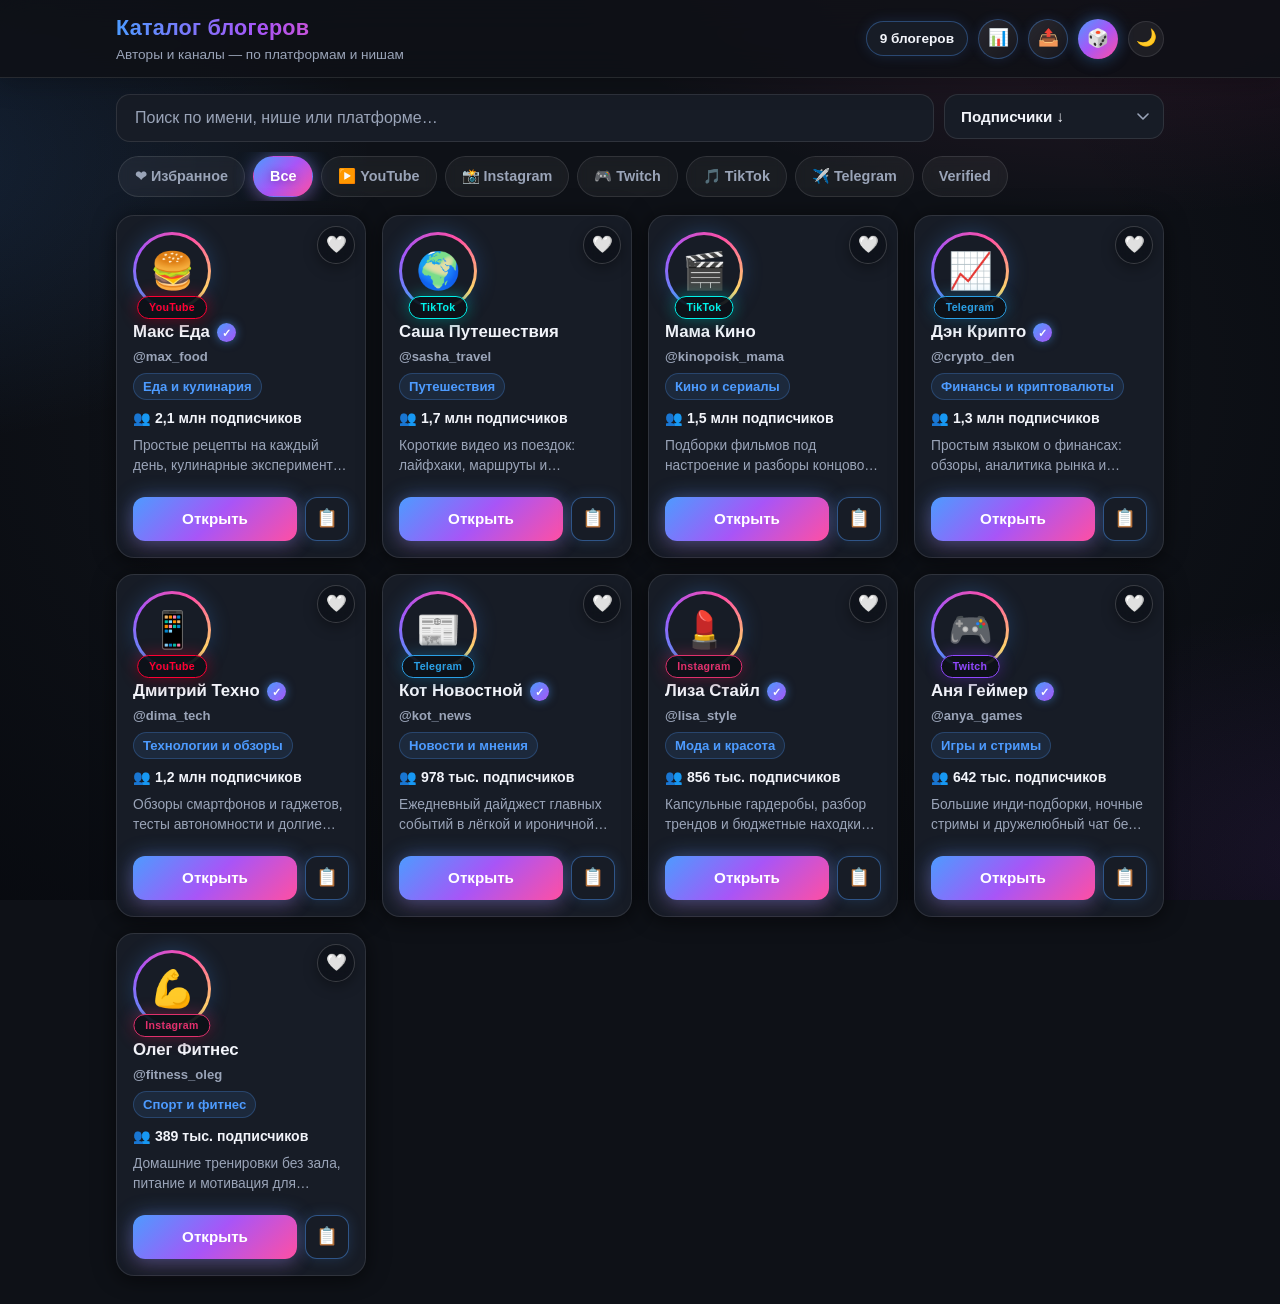
==== commit b84e43ea: "Add files via upload" ====
--- a/index.html
+++ b/index.html
@@ -5,6 +5,16 @@
   <meta name="viewport" content="width=device-width, initial-scale=1.0, viewport-fit=cover">
   <meta name="description" content="Каталог блогеров — YouTube, TikTok, Telegram, Instagram и Twitch: ниши, подписчики, верификация и прямые ссылки на профили.">
   <title>Каталог блогеров</title>
+  <script>
+    // Тема применяется до отрисовки, чтобы не было «мигания»
+    (function () {
+      try {
+        if (localStorage.getItem('blogger_theme') === 'light') {
+          document.documentElement.classList.add('light');
+        }
+      } catch (e) {}
+    })();
+  </script>
   <link rel="stylesheet" href="style.css">
 </head>
 <body>
@@ -14,12 +24,22 @@
         <h1>Каталог блогеров</h1>
         <p class="subtitle">Авторы и каналы — по платформам и нишам</p>
       </div>
-      <span class="header-actions">
-        <button id="adminOpenBtn" class="admin-open-btn hidden" type="button" aria-label="Админ-панель: добавить блогера" title="Админ-панель">➕</button>
+      <div class="header-actions">
         <span id="countLabel" class="count-label">0 блогеров</span>
-      </span>
+        <button id="statsBtn" class="header-round-btn" type="button" aria-label="Статистика" title="Статистика">📊</button>
+        <button id="editorBtn" class="header-round-btn editor-btn hidden" type="button" aria-label="Редактор каталога" title="Редактор каталога (владелец)">📝</button>
+        <button id="exportBtn" class="header-round-btn" type="button" aria-label="Экспорт выборки" title="Скопировать список текущей выборки">📤</button>
+        <button id="luckyBtn" class="lucky-btn" type="button" aria-label="Мне повезёт" title="Мне повезёт">🎲</button>
+        <button id="themeToggle" class="theme-toggle" type="button" aria-label="Сменить тему" title="Сменить тему">🌙</button>
+      </div>
     </div>
   </header>
+
+  <!-- Прелоадер -->
+  <div id="loader" class="loader" aria-hidden="false">
+    <div class="loader-spinner"></div>
+    <p>Загружаем каталог…</p>
+  </div>
 
   <main class="main">
     <section class="search-section" aria-label="Поиск и фильтры">
@@ -34,9 +54,11 @@
           autocomplete="off"
         >
         <select id="sortSelect" class="sort-select" aria-label="Сортировка">
-          <option value="subs">По подписчикам</option>
-          <option value="name">По имени А-Я</option>
-          <option value="id">Сначала новые</option>
+          <option value="subs_desc">Подписчики ↓</option>
+          <option value="subs_asc">Подписчики ↑</option>
+          <option value="name">Имя А-Я</option>
+          <option value="name_desc">Имя Я-А</option>
+          <option value="id">Новые</option>
         </select>
       </div>
       <div id="chips" class="chips" role="group" aria-label="Платформы"></div>
@@ -52,96 +74,65 @@
     </section>
   </main>
 
+  <button id="toTop" class="to-top" type="button" aria-label="Наверх" title="Наверх">↑</button>
+
   <div id="toast" class="toast" role="status" aria-live="polite"></div>
 
-  <!-- Админ-панель: видна только администратору (@g179p) -->
-  <div id="adminModal" class="modal" aria-hidden="true">
-    <div class="modal-overlay" data-admin-close=""></div>
-    <div class="modal-panel" role="dialog" aria-modal="true" aria-label="Админ-панель">
-      <div class="modal-head">
-        <h2>Админ-панель</h2>
-        <button id="adminCloseBtn" class="modal-close" type="button" aria-label="Закрыть">✕</button>
+  <!-- Модалка деталей блогера -->
+  <div id="detailModal" class="modal" aria-hidden="true">
+    <div class="modal-overlay" data-close-detail=""></div>
+    <div class="modal-panel detail-panel" role="dialog" aria-modal="true" aria-label="Подробнее о блогере">
+      <button id="detailCloseBtn" class="detail-close" type="button" aria-label="Закрыть">✕</button>
+      <div id="detailBody" class="detail-body"></div>
+    </div>
+  </div>
+
+  <!-- Модалка статистики -->
+  <div id="statsModal" class="modal" aria-hidden="true">
+    <div class="modal-overlay" data-close-stats=""></div>
+    <div class="modal-panel detail-panel" role="dialog" aria-modal="true" aria-label="Статистика каталога">
+      <div class="modal-head stats-head">
+        <span class="modal-head-title">📊 Статистика</span>
       </div>
-      <div class="modal-body">
-        <section class="admin-section">
-          <h3>🔗 Подключение к GitHub</h3>
-          <label class="field">
-            <span>Token (fine-grained)</span>
-            <input id="ghToken" type="password" placeholder="Fine-grained token…" autocomplete="off">
-          </label>
-          <div class="field-row">
-            <label class="field">
-              <span>Владелец (owner)</span>
-              <input id="ghOwner" type="text" placeholder="username" autocomplete="off">
-            </label>
-            <label class="field">
-              <span>Репозиторий</span>
-              <input id="ghRepo" type="text" placeholder="blogger-catalog" autocomplete="off">
-            </label>
-          </div>
-          <button id="checkGitHubBtn" class="check-btn" type="button">Проверить связь</button>
-          <div id="githubStatus" class="github-status" role="status"></div>
-        </section>
+      <button id="statsCloseBtn" class="detail-close" type="button" aria-label="Закрыть">✕</button>
+      <div id="statsBody" class="stats-body"></div>
+    </div>
+  </div>
 
-        <section class="admin-section">
-          <h3>📋 Записи в каталоге</h3>
-          <button id="loadItemsBtn" class="load-btn" type="button">🔄 Загрузить список</button>
-          <div id="itemsStatus" class="github-status" role="status"></div>
-          <div id="itemsList" class="items-list" aria-live="polite"></div>
-        </section>
+  <!-- Модалка редактора владельца: GitHub API (автосохранение) + локальный генератор JSON -->
+  <div id="editorModal" class="modal" aria-hidden="true">
+    <div class="modal-overlay" data-close-editor=""></div>
+    <div class="modal-panel editor-panel" role="dialog" aria-modal="true" aria-label="Редактор каталога">
+      <div class="modal-head editor-head">
+        <span class="modal-head-title">📝 Редактор каталога</span>
+      </div>
+      <button id="editorCloseBtn" class="detail-close" type="button" aria-label="Закрыть">✕</button>
 
-        <section class="admin-section">
-          <h3>👤 Новый блогер</h3>
-          <label class="field">
-            <span>Имя на карточке *</span>
-            <input id="adminDisplayName" type="text" placeholder="Пётр Художник">
-          </label>
-          <label class="field">
-            <span>Ник (с @) *</span>
-            <input id="adminName" type="text" placeholder="@petr_paint" autocomplete="off">
-          </label>
-          <label class="field">
-            <span>Ниша</span>
-            <input id="adminNiche" type="text" list="nicheList" placeholder="Искусство и творчество">
-            <datalist id="nicheList"></datalist>
-          </label>
-          <div class="field-row">
-            <label class="field">
-              <span>Платформа *</span>
-              <select id="adminPlatform">
-                <option value="youtube">YouTube</option>
-                <option value="tiktok">TikTok</option>
-                <option value="telegram">Telegram</option>
-                <option value="instagram">Instagram</option>
-                <option value="twitch">Twitch</option>
-              </select>
-            </label>
-            <label class="field">
-              <span>Подписчики *</span>
-              <input id="adminSubscribers" type="number" min="0" step="1" inputmode="numeric" placeholder="450000">
-            </label>
-          </div>
-          <label class="check-field">
-            <input id="adminVerified" type="checkbox"> Верифицированный профиль
-          </label>
-          <label class="field">
-            <span>Описание (опц.)</span>
-            <textarea id="adminDescription" rows="2" placeholder="Короткое описание"></textarea>
-          </label>
-          <div class="field-row">
-            <label class="field">
-              <span>Ссылка на профиль</span>
-              <input id="adminUrl" type="url" placeholder="https://youtube.com/@petr_paint" autocomplete="off">
-            </label>
-            <label class="field">
-              <span>Эмодзи (опц.)</span>
-              <input id="adminEmoji" type="text" maxlength="8" placeholder="🎨">
-            </label>
-          </div>
-        </section>
+      <!-- 🔌 GitHub API (автосохранение) -->
+      <div class="github-section">
+        <div class="github-title">🔌 GitHub API (автосохранение)</div>
+        <div class="editor-field">
+          <label for="ghToken">Токен</label>
+          <input type="password" id="ghToken" placeholder="Fine-grained token (paste)" autocomplete="off" spellcheck="false">
+        </div>
+        <div class="editor-field">
+          <label for="ghOwner">Владелец</label>
+          <input type="text" id="ghOwner" placeholder="Ваш GitHub-ник" autocomplete="off" spellcheck="false">
+        </div>
+        <div class="editor-field">
+          <label for="ghRepo">Репозиторий</label>
+          <input type="text" id="ghRepo" placeholder="vape-catalog / blogger-catalog" autocomplete="off" spellcheck="false">
+        </div>
+        <button id="checkGhBtn" class="check-gh-btn" type="button">Проверить связь</button>
+        <div id="ghStatus" class="github-status" role="status" aria-live="polite"></div>
+        <p class="hint">Токен хранится только в localStorage вашего браузера. Права: Contents: Read and write на один репозиторий. Как получить — в README.</p>
+      </div>
 
-        <button id="saveBtn" class="save-btn" type="button">💾 Сохранить в каталог</button>
+      <div class="editor-tabs" role="tablist" aria-label="Вкладки редактора">
+        <button id="editorTabAdd" class="tab active" type="button" role="tab" aria-selected="true" data-tab="add">➕ Добавить запись</button>
+        <button id="editorTabDelete" class="tab" type="button" role="tab" aria-selected="false" data-tab="delete">🗑 Удалить запись</button>
       </div>
+      <div id="editorBody" class="editor-body"></div>
     </div>
   </div>
 
--- a/style.css
+++ b/style.css
@@ -1,7 +1,8 @@
 /* ============================================================
-   Каталог блогеров — тёмная тема (дизайн v2)
+   Каталог блогеров — тёмная тема (дизайн v2 + v3)
    Неоновые акценты, градиентные рамки аватаров, цветные бейджи
-   платформ, поддержка темы Telegram, адаптивная сетка 1/2/3/4
+   платформ, поддержка темы Telegram, адаптивная сетка 1/2/3/4,
+   светлая тема (.light)
    ============================================================ */
 
 :root {
@@ -132,6 +133,13 @@
   color: var(--tg-theme-hint-color, var(--muted));
 }
 
+/* Контейнер правой части шапки */
+.header-actions {
+  display: flex;
+  align-items: center;
+  gap: 10px;
+}
+
 .count-label {
   flex: 0 0 auto;
   padding: 7px 13px;
@@ -143,6 +151,66 @@
   border: 1px solid rgba(77, 155, 255, 0.35);
   border-radius: 999px;
   box-shadow: 0 0 14px rgba(77, 155, 255, 0.15);
+}
+
+/* Кнопка «Мне повезёт» 🎲 — 40px круг, градиент как CTA */
+.lucky-btn {
+  display: inline-flex;
+  align-items: center;
+  justify-content: center;
+  width: 40px;
+  height: 40px;
+  border-radius: 50%;
+  font-size: 1.1rem;
+  line-height: 1;
+  background: linear-gradient(135deg, var(--accent), var(--accent-3), var(--accent-2));
+  box-shadow: 0 0 16px rgba(77, 155, 255, 0.45), 0 4px 14px rgba(0, 0, 0, 0.32);
+  transition: transform var(--t-fast) ease, box-shadow var(--t-fast) ease, filter var(--t-fast) ease;
+}
+
+.lucky-btn:hover {
+  filter: brightness(1.1);
+  transform: scale(1.08);
+  box-shadow: 0 0 24px rgba(77, 155, 255, 0.6), 0 6px 18px rgba(0, 0, 0, 0.35);
+}
+
+.lucky-btn:active {
+  transform: scale(0.9);
+}
+
+.lucky-btn.spinning {
+  animation: lucky-shake 0.12s linear infinite;
+}
+
+@keyframes lucky-shake {
+  0% { transform: rotate(-14deg) scale(1.06); }
+  50% { transform: rotate(14deg) scale(1.06); }
+  100% { transform: rotate(-14deg) scale(1.06); }
+}
+
+/* Кнопка темы 🌙/☀️ — 36px круг, полупрозрачная подложка */
+.theme-toggle {
+  display: inline-flex;
+  align-items: center;
+  justify-content: center;
+  width: 36px;
+  height: 36px;
+  border-radius: 50%;
+  font-size: 1.05rem;
+  line-height: 1;
+  color: var(--tg-theme-text-color, var(--text));
+  background: rgba(255, 255, 255, 0.06);
+  border: 1px solid var(--card-border);
+  transition: transform var(--t-fast) ease, background var(--t-fast) ease, box-shadow var(--t-fast) ease;
+}
+
+.theme-toggle:hover {
+  background: rgba(255, 255, 255, 0.12);
+  box-shadow: 0 0 14px rgba(77, 155, 255, 0.25);
+}
+
+.theme-toggle:active {
+  transform: scale(0.92);
 }
 
 /* ===== Контент ===== */
@@ -255,6 +323,37 @@
   text-shadow: 0 1px 8px rgba(0, 0, 0, 0.3);
 }
 
+/* Чип «Избранное» с бейджем-счётчиком */
+.fav-chip .chip-badge {
+  display: inline-flex;
+  align-items: center;
+  justify-content: center;
+  min-width: 19px;
+  height: 19px;
+  margin-left: 6px;
+  padding: 0 5px;
+  font-size: 0.7rem;
+  font-weight: 800;
+  color: #ff4b6b;
+  background: rgba(255, 45, 85, 0.14);
+  border: 1px solid rgba(255, 45, 85, 0.4);
+  border-radius: 999px;
+}
+
+.chip.active.fav-chip .chip-badge {
+  color: var(--bg);
+  background: var(--bg);
+  border-color: transparent;
+}
+
+/* Тоггл-чипы («Verified») */
+.toggle-chip.active {
+  color: #ffffff;
+  background: linear-gradient(135deg, var(--accent), var(--accent-3), var(--accent-2));
+  border-color: transparent;
+  box-shadow: 0 0 20px rgba(77, 155, 255, 0.45), 0 4px 16px rgba(255, 79, 163, 0.25);
+}
+
 /* ===== Сетка карточек: мобильное 1, планшет 2-3, десктоп 3-4 ===== */
 .catalog {
   display: grid;
@@ -305,12 +404,58 @@
   transform: scale(0.985);
 }
 
+/* Сердечко избранного — 38px круг в правом верхнем углу карточки */
+.fav-btn {
+  position: absolute;
+  top: 10px;
+  right: 10px;
+  z-index: 6;
+  width: 38px;
+  height: 38px;
+  display: inline-flex;
+  align-items: center;
+  justify-content: center;
+  font-size: 1.05rem;
+  line-height: 1;
+  color: #ffffff;
+  background: rgba(6, 8, 13, 0.42);
+  border: 1px solid rgba(255, 255, 255, 0.18);
+  border-radius: 50%;
+  -webkit-backdrop-filter: blur(6px);
+  backdrop-filter: blur(6px);
+  box-shadow: 0 4px 14px rgba(0, 0, 0, 0.35);
+  transition: transform var(--t-fast) ease, box-shadow var(--t-fast) ease,
+    background var(--t-fast) ease, color var(--t-fast) ease;
+}
+
+.fav-btn:active {
+  transform: scale(0.9);
+}
+
+.fav-btn.active {
+  color: #ffffff;
+  background: linear-gradient(135deg, #ff5a7a, #ff2d55);
+  border-color: transparent;
+  box-shadow: 0 0 14px rgba(255, 45, 85, 0.55), 0 4px 14px rgba(255, 45, 85, 0.4);
+}
+
+.fav-btn.pop {
+  animation: fav-pop 0.3s ease;
+}
+
+@keyframes fav-pop {
+  0% { transform: scale(0.75); }
+  50% { transform: scale(1.28) rotate(8deg); }
+  100% { transform: scale(1); }
+}
+
 /* Аватар 78px в градиентной (rainbow/неоновой) рамке */
 .card-avatar {
   position: relative;
   flex: 0 0 78px;
   width: 78px;
   height: 78px;
+  aspect-ratio: 1 / 1;
   display: flex;
   align-items: center;
   justify-content: center;
@@ -318,6 +463,19 @@
   padding: 3px;
   background: conic-gradient(from 210deg, var(--accent), var(--accent-3), var(--accent-2), #ffd76a, var(--accent));
   box-shadow: 0 0 20px rgba(77, 155, 255, 0.28), 0 6px 18px rgba(0, 0, 0, 0.35);
+}
+
+/* Эмодзи-заглушка внутри аватара (buildEmojiEl → span.media-emoji) */
+.card-avatar .media-emoji {
+  width: 100%;
+  height: 100%;
+  display: flex;
+  align-items: center;
+  justify-content: center;
+  font-size: 2.25rem;
+  line-height: 1;
+  border-radius: 50%;
+  background: var(--tg-theme-secondary-bg-color, #131725);
 }
 
 .card-avatar-emoji {
@@ -373,6 +531,7 @@
   align-items: center;
   gap: 7px;
   flex-wrap: wrap;
+  padding-right: 34px;
 }
 
 .card-name {
@@ -590,46 +749,11 @@
 }
 
 /* ============================================================
-   Админ-панель: кнопка ➕ и модалка добавления блогеров
-   (отображается только пользователю @g179p)
+   Модалка деталей блогера (#detailModal)
+   Тёмная подложка с blur, z-index 1000, анимация появления,
+   bottom-sheet на мобильном (max-width 480px)
    ============================================================ */
 
-/* Контейнер правой части шапки */
-.header-actions {
-  display: flex;
-  align-items: center;
-  gap: 10px;
-}
-
-/* Кнопка ➕ — круглый градиентный бейдж 40px */
-.admin-open-btn {
-  display: inline-flex;
-  align-items: center;
-  justify-content: center;
-  width: 40px;
-  height: 40px;
-  border-radius: 50%;
-  font-size: 1.1rem;
-  line-height: 1;
-  background: linear-gradient(135deg, var(--accent), var(--accent-3));
-  box-shadow: 0 0 16px rgba(77, 155, 255, 0.45), 0 4px 14px rgba(0, 0, 0, 0.32);
-  transition: transform var(--t-fast) ease, box-shadow var(--t-fast) ease, filter var(--t-fast) ease;
-}
-
-.admin-open-btn.hidden {
-  display: none;
-}
-
-.admin-open-btn:active {
-  transform: scale(0.9);
-}
-
-.admin-open-btn:hover {
-  filter: brightness(1.1);
-  box-shadow: 0 0 24px rgba(77, 155, 255, 0.6), 0 6px 18px rgba(0, 0, 0, 0.35);
-}
-
-/* ===== Модальное окно ===== */
 .modal {
   position: fixed;
   inset: 0;
@@ -650,7 +774,7 @@
 .modal-overlay {
   position: absolute;
   inset: 0;
-  background: rgba(4, 6, 12, 0.62);
+  background: rgba(0, 0, 0, 0.55);
   -webkit-backdrop-filter: blur(6px);
   backdrop-filter: blur(6px);
 }
@@ -664,7 +788,7 @@
   flex-direction: column;
   background: var(--tg-theme-bg-color, var(--bg));
   border: 1px solid var(--card-border);
-  border-radius: var(--radius) var(--radius) 0 0;
+  border-radius: 20px 20px 0 0;
   box-shadow: 0 24px 70px rgba(0, 0, 0, 0.6), 0 0 40px rgba(77, 155, 255, 0.08);
   transform: translateY(28px) scale(0.985);
   transition: transform 0.28s ease;
@@ -681,334 +805,1083 @@
   }
 
   .modal-panel {
-    border-radius: var(--radius);
+    border-radius: 20px;
   }
 }
 
+/* Панель деталей */
+.detail-panel {
+  padding: 0;
+  overflow: hidden;
+}
+
+.detail-close {
+  position: absolute;
+  top: 12px;
+  right: 12px;
+  z-index: 10;
+  width: 38px;
+  height: 38px;
+  display: inline-flex;
+  align-items: center;
+  justify-content: center;
+  font-size: 1rem;
+  color: var(--tg-theme-text-color, var(--text));
+  background: rgba(14, 17, 23, 0.55);
+  border: 1px solid rgba(255, 255, 255, 0.2);
+  border-radius: 50%;
+  -webkit-backdrop-filter: blur(6px);
+  backdrop-filter: blur(6px);
+  transition: background var(--t-fast) ease, transform var(--t-fast) ease;
+}
+
+.detail-close:active {
+  transform: scale(0.9);
+  background: rgba(255, 255, 255, 0.16);
+}
+
+.detail-body {
+  overflow-y: auto;
+  -webkit-overflow-scrolling: touch;
+  display: flex;
+  flex-direction: column;
+}
+
+/* Медиа-шапка: 120px эмодзи на градиенте или фото */
+.detail-media {
+  position: relative;
+  height: 120px;
+  flex: 0 0 120px;
+  display: flex;
+  align-items: center;
+  justify-content: center;
+  overflow: hidden;
+  border-bottom: 1px solid var(--card-border);
+  background:
+    radial-gradient(120% 150% at 18% 0%, rgba(77, 155, 255, 0.24), transparent 55%),
+    radial-gradient(120% 150% at 85% 112%, rgba(255, 79, 163, 0.26), transparent 55%),
+    linear-gradient(145deg, rgba(168, 85, 247, 0.14), rgba(77, 155, 255, 0.08), rgba(255, 79, 163, 0.12));
+}
+
+.detail-media .media-emoji {
+  font-size: 4rem;
+  line-height: 1;
+  filter: drop-shadow(0 10px 20px rgba(0, 0, 0, 0.45));
+}
+
+/* Фото в модалке: 120px, cover, скругление 16px */
+.modal-media {
+  width: 100%;
+  height: 120px;
+  object-fit: cover;
+  display: block;
+  border-radius: 16px;
+}
+
+.detail-name-row {
+  display: flex;
+  align-items: center;
+  gap: 10px;
+  flex-wrap: wrap;
+  margin: 18px 20px 0;
+}
+
+.detail-name {
+  margin: 0;
+  font-size: 1.4rem;
+  font-weight: 800;
+  line-height: 1.25;
+}
+
+/* Крупная verified-галочка */
+.detail-verified {
+  flex: 0 0 auto;
+  width: 26px;
+  height: 26px;
+  display: inline-flex;
+  align-items: center;
+  justify-content: center;
+  font-size: 0.95rem;
+  font-weight: 900;
+  color: #ffffff;
+  background: linear-gradient(135deg, var(--accent), var(--accent-3));
+  border-radius: 50%;
+  box-shadow: 0 0 14px rgba(77, 155, 255, 0.6);
+}
+
+/* Бейдж платформы в деталях (цвет задаётся из app.js inline) */
+.detail-platform {
+  display: inline-block;
+  width: max-content;
+  max-width: 100%;
+  margin: 8px 20px 0;
+  padding: 5px 13px;
+  font-size: 0.82rem;
+  font-weight: 800;
+  letter-spacing: 0.03em;
+  border-radius: 999px;
+  border: 1px solid currentColor;
+}
+
+.detail-nick {
+  margin: 12px 20px 0;
+  font-size: 0.95rem;
+  font-weight: 600;
+  color: var(--tg-theme-hint-color, var(--muted));
+}
+
+.detail-niche {
+  margin: 8px 20px 0;
+  display: inline-block;
+  width: max-content;
+  max-width: calc(100% - 40px);
+  padding: 5px 12px;
+  font-size: 0.85rem;
+  font-weight: 700;
+  color: var(--accent);
+  border-radius: 999px;
+  background: rgba(77, 155, 255, 0.10);
+  border: 1px solid rgba(77, 155, 255, 0.30);
+}
+
+.detail-stats {
+  margin: 12px 20px 0;
+  font-size: 1.05rem;
+  font-weight: 800;
+  color: var(--tg-theme-text-color, var(--text));
+}
+
+.detail-desc {
+  margin: 12px 20px 0;
+  font-size: 0.98rem;
+  line-height: 1.55;
+  color: var(--tg-theme-hint-color, var(--muted));
+  white-space: pre-line;
+}
+
+.detail-actions {
+  display: flex;
+  flex-wrap: wrap;
+  gap: 10px;
+  margin: 20px;
+  padding-bottom: calc(env(safe-area-inset-bottom, 0px) + 4px);
+}
+
+.detail-open-btn {
+  flex: 1 1 100%;
+  height: 50px;
+  display: flex;
+  align-items: center;
+  justify-content: center;
+  font-size: 1rem;
+  font-weight: 800;
+  color: #ffffff;
+  background: linear-gradient(135deg, var(--accent), var(--accent-3), var(--accent-2));
+  border-radius: 14px;
+  box-shadow: 0 0 20px rgba(77, 155, 255, 0.45), 0 6px 18px rgba(255, 79, 163, 0.2);
+  transition: transform var(--t-fast) ease, box-shadow var(--t-fast) ease, filter var(--t-fast) ease;
+}
+
+.detail-open-btn:hover {
+  filter: brightness(1.08);
+}
+
+.detail-open-btn:active {
+  transform: scale(0.97);
+}
+
+.detail-copy-btn,
+.detail-share-btn {
+  flex: 1 1 calc(50% - 5px);
+  min-width: 0;
+  height: 50px;
+  display: flex;
+  align-items: center;
+  justify-content: center;
+  font-size: 0.92rem;
+  font-weight: 800;
+  color: var(--tg-theme-text-color, var(--text));
+  background: rgba(255, 255, 255, 0.06);
+  border: 1px solid var(--card-border);
+  border-radius: 14px;
+  transition: background var(--t-fast) ease, transform var(--t-fast) ease, box-shadow var(--t-fast) ease;
+}
+
+.detail-copy-btn:active,
+.detail-share-btn:active {
+  transform: scale(0.96);
+  background: rgba(255, 255, 255, 0.12);
+}
+
+/* ===== Подсветка поиска (mark) ===== */
+mark {
+  background: #ffd54d;
+  color: #1a1c24;
+  border-radius: 4px;
+  padding: 0 2px;
+  -webkit-box-decoration-break: clone;
+  box-decoration-break: clone;
+}
+
+/* ============================================================
+   Светлая тема (.light)
+   Светлый фон, тёмный текст, белые карточки с тенью,
+   неоновые акценты сохраняются, --tg-theme-* принудительно
+   ============================================================ */
+
+html.light {
+  --bg: #f5f6fa;
+  --bg-2: #ffffff;
+  --card-bg: #ffffff;
+  --card-border: rgba(26, 28, 36, 0.10);
+  --text: #1a1c24;
+  --muted: #6b7080;
+  --danger: #d92d3a;
+
+  --tg-theme-bg-color: #f5f6fa;
+  --tg-theme-secondary-bg-color: #ffffff;
+  --tg-theme-text-color: #1a1c24;
+  --tg-theme-hint-color: #6b7080;
+  --tg-theme-link-color: var(--accent);
+  --tg-theme-button-color: var(--accent);
+  --tg-theme-button-text-color: #081426;
+  --tg-theme-destructive-text-color: var(--danger);
+
+  --shadow-card: 0 2px 10px rgba(26, 28, 36, 0.08), 0 8px 22px rgba(26, 28, 36, 0.06);
+  --shadow-card-hover: 0 4px 14px rgba(26, 28, 36, 0.12), 0 14px 34px rgba(26, 28, 36, 0.10);
+}
+
+html.light body {
+  background-image:
+    radial-gradient(980px 540px at 88% -12%, rgba(255, 79, 163, 0.10), transparent 60%),
+    radial-gradient(880px 480px at -12% 18%, rgba(77, 155, 255, 0.10), transparent 60%),
+    radial-gradient(720px 420px at 105% 95%, rgba(168, 85, 247, 0.08), transparent 60%),
+    radial-gradient(ellipse at 50% 42%, transparent 62%, rgba(210, 214, 228, 0.35) 100%);
+}
+
+html.light .header {
+  background: rgba(245, 246, 250, 0.86);
+  background: color-mix(in srgb, var(--tg-theme-bg-color, var(--bg)) 86%, transparent);
+  box-shadow: 0 6px 24px rgba(26, 28, 36, 0.10);
+}
+
+html.light ::-webkit-scrollbar-thumb {
+  background: rgba(26, 28, 36, 0.20);
+}
+
+html.light .fav-btn {
+  background: rgba(26, 28, 36, 0.30);
+  border-color: rgba(255, 255, 255, 0.35);
+  color: #ffffff;
+}
+
+html.light .fav-btn.active {
+  background: linear-gradient(135deg, #ff5a7a, #ff2d55);
+  border-color: transparent;
+}
+
+html.light .sort-select option {
+  background: #ffffff;
+  color: #1a1c24;
+}
+
+html.light .card-avatar-emoji {
+  background: #f5f6fa;
+}
+
+html.light .platform-badge {
+  background: rgba(255, 255, 255, 0.92);
+}
+
+html.light .chip .chip-badge {
+  color: #ff2d55;
+}
+
+html.light .detail-close {
+  background: rgba(245, 246, 250, 0.65);
+  border-color: rgba(26, 28, 36, 0.18);
+}
+
+html.light .detail-copy-btn,
+html.light .detail-share-btn {
+  background: rgba(26, 28, 36, 0.06);
+}
+
+html.light .theme-toggle {
+  background: rgba(26, 28, 36, 0.06);
+}
+
+@media (min-width: 640px) {
+  .search-row {
+    flex-direction: row;
+    align-items: flex-start;
+  }
+
+  .search-row .search-input {
+    flex: 1;
+  }
+
+  .search-row .sort-select {
+    width: 220px;
+    flex: 0 0 auto;
+  }
+}
+
+/* ============================================================
+   BloggerCatalog — элементы интерфейса:
+   статистика, экспорт, прелоадер,
+   стаггер-анимация, кнопка «наверх»
+   ============================================================ */
+
+/* Кнопки шапки 📊/📤 — 40px круги, полупрозрачная/градиентная подложка */
+.header-round-btn {
+  display: inline-flex;
+  align-items: center;
+  justify-content: center;
+  width: 40px;
+  height: 40px;
+  border-radius: 50%;
+  font-size: 1.05rem;
+  line-height: 1;
+  color: var(--tg-theme-text-color, var(--text));
+  background: linear-gradient(135deg, rgba(255, 255, 255, 0.10), rgba(255, 255, 255, 0.03));
+  border: 1px solid rgba(77, 155, 255, 0.35);
+  box-shadow: 0 0 12px rgba(77, 155, 255, 0.14);
+  transition: transform var(--t-fast) ease, background var(--t-fast) ease, box-shadow var(--t-fast) ease;
+}
+
+.header-round-btn:hover {
+  background: rgba(255, 255, 255, 0.12);
+  box-shadow: 0 0 18px rgba(77, 155, 255, 0.35);
+}
+
+.header-round-btn:active {
+  transform: scale(0.92);
+}
+
+.header-actions {
+  flex-wrap: wrap;
+  justify-content: flex-end;
+}
+
+/* ===== Прелоадер ===== */
+.loader {
+  position: fixed;
+  inset: 0;
+  z-index: 500;
+  display: flex;
+  flex-direction: column;
+  align-items: center;
+  justify-content: center;
+  gap: 14px;
+  background: var(--tg-theme-bg-color, var(--bg));
+  opacity: 1;
+  visibility: visible;
+  transition: opacity 0.3s ease, visibility 0.3s ease;
+}
+
+.loader.hide {
+  opacity: 0;
+  visibility: hidden;
+  pointer-events: none;
+}
+
+.loader-spinner {
+  width: 32px;
+  height: 32px;
+  border-radius: 50%;
+  border: 3px solid rgba(255, 255, 255, 0.12);
+  border-top-color: var(--accent);
+  border-right-color: var(--accent-2);
+  animation: loader-rotate 0.9s linear infinite;
+}
+
+@keyframes loader-rotate {
+  to { transform: rotate(360deg); }
+}
+
+.loader p {
+  margin: 0;
+  font-size: 0.95rem;
+  font-weight: 600;
+  color: var(--tg-theme-hint-color, var(--muted));
+}
+
+html.light .loader-spinner {
+  border-color: rgba(26, 28, 36, 0.12);
+  border-top-color: var(--accent);
+  border-right-color: var(--accent-2);
+}
+
+/* ===== Стаггер-анимация карточек (--i задаётся из app.js) ===== */
+@keyframes cardIn {
+  from {
+    opacity: 0;
+    translate: 0 14px;
+  }
+  to {
+    opacity: 1;
+    translate: 0 0;
+  }
+}
+
+.card {
+  animation: cardIn 260ms ease both;
+  animation-delay: calc(var(--i, 0) * 35ms);
+}
+
+/* ===== Кнопка «Наверх» ===== */
+.to-top {
+  position: fixed;
+  right: 16px;
+  bottom: calc(env(safe-area-inset-bottom, 0px) + 18px);
+  z-index: 90;
+  width: 40px;
+  height: 40px;
+  display: flex;
+  align-items: center;
+  justify-content: center;
+  font-size: 1.2rem;
+  font-weight: 800;
+  color: var(--tg-theme-text-color, var(--text));
+  background: rgba(255, 255, 255, 0.08);
+  border: 1px solid rgba(77, 155, 255, 0.4);
+  border-radius: 50%;
+  -webkit-backdrop-filter: blur(8px);
+  backdrop-filter: blur(8px);
+  box-shadow: 0 6px 20px rgba(0, 0, 0, 0.35), 0 0 14px rgba(77, 155, 255, 0.25);
+  opacity: 0;
+  transform: translateY(14px);
+  pointer-events: none;
+  transition: opacity 0.25s ease, transform 0.25s ease, background var(--t-fast) ease;
+}
+
+.to-top.show {
+  opacity: 1;
+  transform: translateY(0);
+  pointer-events: auto;
+}
+
+.to-top:active {
+  transform: scale(0.9);
+}
+
+html.light .to-top {
+  background: rgba(26, 28, 36, 0.08);
+}
+
+/* ===== Модалка статистики: шапка ===== */
 .modal-head {
   flex: 0 0 auto;
   display: flex;
   align-items: center;
+  gap: 10px;
+  padding: 14px 52px 12px 16px;
+  border-bottom: 1px solid var(--card-border);
+}
+
+.modal-head-title {
+  font-size: 1.05rem;
+  font-weight: 800;
+  white-space: nowrap;
+  overflow: hidden;
+  text-overflow: ellipsis;
+}
+
+/* ===== Статистика ===== */
+.stats-body {
+  overflow-y: auto;
+  -webkit-overflow-scrolling: touch;
+  padding: 8px 20px 24px;
+}
+
+.stat-row {
+  display: flex;
+  align-items: center;
   justify-content: space-between;
   gap: 12px;
-  padding: 15px 18px;
-  border-bottom: 1px solid var(--card-border);
-  background: color-mix(in srgb, var(--tg-theme-secondary-bg-color, var(--bg-2)) 82%, transparent);
-  border-radius: inherit;
-}
-
-.modal-head h2 {
-  margin: 0;
-  font-size: 1.05rem;
-  font-weight: 800;
-}
-
-.modal-close {
-  flex: 0 0 auto;
-  width: 36px;
-  height: 36px;
-  display: inline-flex;
-  align-items: center;
-  justify-content: center;
+  padding: 11px 4px;
   font-size: 0.95rem;
-  color: var(--tg-theme-hint-color, var(--muted));
+  border-bottom: 1px dashed var(--card-border);
+}
+
+.stat-row:last-child {
+  border-bottom: none;
+}
+
+.stat-label {
+  color: var(--tg-theme-hint-color, var(--muted));
+}
+
+.stat-value {
+  font-weight: 800;
+  text-align: right;
+}
+
+.stat-value.accent {
+  color: var(--accent);
+}
+
+/* ТОП блогеров внутри статистики */
+.top-title {
+  margin: 18px 4px 8px;
+  font-size: 0.82rem;
+  font-weight: 800;
+  text-transform: uppercase;
+  letter-spacing: 0.06em;
+  color: var(--tg-theme-hint-color, var(--muted));
+}
+
+.top-item {
+  display: flex;
+  align-items: center;
+  gap: 10px;
+  padding: 10px;
+  margin-top: 8px;
+  background: var(--tg-theme-secondary-bg-color, rgba(255, 255, 255, 0.05));
+  border: 1px solid var(--card-border);
+  border-radius: 14px;
+}
+
+.medal {
+  flex: 0 0 30px;
+  width: 30px;
+  height: 30px;
+  display: flex;
+  align-items: center;
+  justify-content: center;
+  font-size: 0.9rem;
+  font-weight: 900;
+  border-radius: 50%;
   background: rgba(255, 255, 255, 0.06);
   border: 1px solid var(--card-border);
-  border-radius: 50%;
-  transition: background var(--t-fast) ease, color var(--t-fast) ease, transform var(--t-fast) ease;
-}
-
-.modal-close:active {
-  transform: scale(0.92);
-  background: rgba(255, 255, 255, 0.12);
-}
-
-.modal-body {
-  flex: 1 1 auto;
+}
+
+.medal.gold {
+  background: linear-gradient(135deg, #ffd700, #ffb300);
+  color: #3b2700;
+  border-color: transparent;
+  box-shadow: 0 0 14px rgba(255, 200, 0, 0.45);
+}
+
+.medal.silver {
+  background: linear-gradient(135deg, #e4e9f2, #9aa4b8);
+  color: #1a2030;
+  border-color: transparent;
+  box-shadow: 0 0 12px rgba(170, 180, 200, 0.4);
+}
+
+.medal.bronze {
+  background: linear-gradient(135deg, #ffb38a, #c96f3f);
+  color: #3b1e08;
+  border-color: transparent;
+  box-shadow: 0 0 12px rgba(201, 111, 63, 0.4);
+}
+
+.top-info {
+  flex: 1;
+  min-width: 0;
+  display: flex;
+  flex-direction: column;
+  gap: 2px;
+}
+
+.top-name {
+  font-size: 0.95rem;
+  font-weight: 800;
+}
+
+.top-nick {
+  font-size: 0.8rem;
+  color: var(--tg-theme-hint-color, var(--muted));
+}
+
+.top-subs {
+  font-size: 0.85rem;
+  font-weight: 800;
+  color: var(--accent);
+}
+
+.top-open-btn {
+  flex: 0 0 auto;
+  padding: 9px 16px;
+  font-size: 0.85rem;
+  font-weight: 800;
+  color: #ffffff;
+  background: linear-gradient(135deg, var(--accent), var(--accent-3), var(--accent-2));
+  border-radius: 10px;
+  box-shadow: 0 0 16px rgba(77, 155, 255, 0.35), 0 4px 12px rgba(0, 0, 0, 0.3);
+  transition: filter var(--t-fast) ease, transform var(--t-fast) ease;
+}
+
+.top-open-btn:hover {
+  filter: brightness(1.08);
+}
+
+.top-open-btn:active {
+  transform: scale(0.95);
+}
+
+/* ===== Кликабельная ниша в деталях ===== */
+.detail-niche-btn {
+  display: inline-block;
+  width: max-content;
+  max-width: calc(100% - 40px);
+  margin: 8px 20px 0;
+  padding: 5px 12px;
+  font-size: 0.85rem;
+  font-weight: 700;
+  color: var(--accent);
+  background: rgba(77, 155, 255, 0.10);
+  border: 1px solid rgba(77, 155, 255, 0.30);
+  border-radius: 999px;
+  transition: background var(--t-fast) ease, box-shadow var(--t-fast) ease, transform var(--t-fast) ease;
+}
+
+.detail-niche-btn:hover {
+  background: rgba(77, 155, 255, 0.18);
+  box-shadow: 0 0 14px rgba(77, 155, 255, 0.25);
+}
+
+.detail-niche-btn:active {
+  transform: scale(0.96);
+}
+
+/* Светлая тема: новые элементы */
+html.light .header-round-btn {
+  background: linear-gradient(135deg, rgba(26, 28, 36, 0.08), rgba(26, 28, 36, 0.03));
+  border-color: rgba(26, 28, 36, 0.18);
+}
+
+/* ============================================================
+   Редактор владельца (#editorModal)
+   Табы, форма добавления, список удаления — всё в --tg-theme-*
+   ============================================================ */
+
+.hidden {
+  display: none !important;
+}
+
+/* Кнопка «📝» — 40px круг, градиент как CTA шапки */
+.editor-btn {
+  color: #081426;
+  background: linear-gradient(135deg, var(--accent), var(--accent-3), var(--accent-2));
+  border-color: transparent;
+  box-shadow: 0 0 16px rgba(77, 155, 255, 0.45), 0 4px 14px rgba(0, 0, 0, 0.32);
+}
+
+.header-round-btn.editor-btn:hover {
+  filter: brightness(1.08);
+  box-shadow: 0 0 24px rgba(77, 155, 255, 0.6), 0 6px 18px rgba(0, 0, 0, 0.35);
+}
+
+.editor-panel {
+  padding: 0;
+  overflow: hidden;
+}
+
+.editor-head {
+  padding: 14px 16px 10px;
+}
+
+.editor-tabs {
+  display: flex;
+  gap: 8px;
+  padding: 10px 14px 4px;
+  background: var(--tg-theme-secondary-bg-color, rgba(255, 255, 255, 0.06));
+  border-radius: 14px;
+}
+
+.tab {
+  flex: 1 1 0;
+  min-height: 44px;
+  font-size: 0.95rem;
+  font-weight: 800;
+  color: var(--tg-theme-hint-color, var(--muted));
+  background: var(--tg-theme-secondary-bg-color, rgba(255, 255, 255, 0.05));
+  border: 1px solid var(--card-border);
+  border-radius: 12px;
+  transition: background var(--t-fast) ease, color var(--t-fast) ease, box-shadow var(--t-fast) ease;
+}
+
+.tab.active {
+  color: #081426;
+  background: linear-gradient(135deg, var(--accent), var(--accent-3), var(--accent-2));
+  border-color: transparent;
+  box-shadow: 0 0 18px rgba(77, 155, 255, 0.35);
+}
+
+.editor-body {
   overflow-y: auto;
-  padding: 18px 18px calc(env(safe-area-inset-bottom, 0px) + 20px);
+  -webkit-overflow-scrolling: touch;
+  padding: 16px;
   display: flex;
   flex-direction: column;
-  gap: 20px;
-  -webkit-overflow-scrolling: touch;
-}
-
-/* Секции */
-.admin-section {
+}
+
+.editor-form {
   display: flex;
   flex-direction: column;
   gap: 12px;
 }
 
-.admin-section h3 {
-  margin: 0;
-  font-size: 0.95rem;
-  font-weight: 800;
-  letter-spacing: 0.01em;
-}
-
-/* Поля ввода */
-.field {
+.editor-field {
   display: flex;
   flex-direction: column;
   gap: 6px;
-  font-size: 0.8rem;
-  font-weight: 600;
-  color: var(--tg-theme-hint-color, var(--muted));
-}
-
-.field input,
-.field select,
-.field textarea {
+}
+
+.editor-field label,
+.editor-check label {
+  font-size: 0.85rem;
+  font-weight: 700;
+  color: var(--tg-theme-hint-color, var(--muted));
+}
+
+.editor-field input,
+.editor-field textarea,
+.editor-field select {
   width: 100%;
-  padding: 12px 14px;
-  font-size: 1rem;
-  font-weight: 500;
+  min-height: 44px;
+  padding: 11px 14px;
+  font-size: 0.95rem;
   color: var(--tg-theme-text-color, var(--text));
-  background: var(--tg-theme-secondary-bg-color, var(--bg-2));
+  background: var(--tg-theme-secondary-bg-color, rgba(255, 255, 255, 0.06));
   border: 1px solid var(--card-border);
   border-radius: 12px;
   outline: none;
+}
+
+.editor-field textarea {
   resize: vertical;
-  transition: border-color var(--t-fast) ease, box-shadow var(--t-fast) ease;
-}
-
-.field input:focus,
-.field select:focus,
-.field textarea:focus {
+  min-height: 62px;
+}
+
+.editor-field input:focus,
+.editor-field textarea:focus,
+.editor-field select:focus {
   border-color: var(--accent);
-  box-shadow: 0 0 0 3px rgba(77, 155, 255, 0.16), 0 0 20px rgba(77, 155, 255, 0.25);
-}
-
-.field select option {
-  background: var(--bg-2);
-  color: var(--text);
-}
-
-.field-row {
-  display: flex;
-  gap: 12px;
-}
-
-.field-row .field {
-  flex: 1;
-  min-width: 0;
-}
-
-.check-field {
-  display: flex;
+  box-shadow: 0 0 12px rgba(77, 155, 255, 0.25);
+}
+
+.editor-check {
+  display: flex;
+  align-items: center;
+  min-height: 44px;
+  padding: 2px;
+}
+
+.check-label {
+  display: inline-flex;
   align-items: center;
   gap: 10px;
-  font-size: 0.95rem;
+  cursor: pointer;
+  font-weight: 700;
+  color: var(--tg-theme-text-color, var(--text));
+}
+
+.check-label input {
+  width: 22px;
+  height: 22px;
+  accent-color: var(--accent);
+}
+
+.editor-actions {
+  display: flex;
+  flex-direction: column;
+  gap: 10px;
+  margin-top: 6px;
+}
+
+.editor-cta {
+  width: 100%;
+  min-height: 48px;
+  font-size: 0.98rem;
+  font-weight: 800;
+  color: #081426;
+  background: linear-gradient(135deg, var(--accent), var(--accent-3), var(--accent-2));
+  border: none;
+  border-radius: 14px;
+  box-shadow: 0 0 22px rgba(77, 155, 255, 0.32);
+  transition: transform var(--t-fast) ease, filter var(--t-fast) ease, box-shadow var(--t-fast) ease;
+}
+
+.editor-cta:hover {
+  filter: brightness(1.08);
+  box-shadow: 0 0 28px rgba(77, 155, 255, 0.45);
+}
+
+.editor-cta:active {
+  transform: scale(0.97);
+}
+
+.editor-cta.ghost {
+  color: var(--tg-theme-text-color, var(--text));
+  background: var(--tg-theme-secondary-bg-color, rgba(255, 255, 255, 0.06));
+  border: 1px solid var(--card-border);
+  box-shadow: none;
+}
+
+.editor-hint {
+  margin: 14px 0 0;
+  font-size: 0.82rem;
+  line-height: 1.45;
+  color: var(--tg-theme-hint-color, var(--muted));
+  background: var(--tg-theme-secondary-bg-color, rgba(255, 255, 255, 0.05));
+  border: 1px dashed var(--card-border);
+  border-radius: 12px;
+  padding: 10px 12px;
+}
+
+.editor-empty {
+  padding: 22px 16px;
+  text-align: center;
   font-weight: 600;
-}
-
-.check-field input {
-  width: 20px;
-  height: 20px;
-  accent-color: var(--accent);
-}
-
-/* Кнопка «Проверить связь» */
-.check-btn {
-  align-self: flex-start;
-  padding: 11px 18px;
-  font-size: 0.92rem;
-  font-weight: 700;
-  color: var(--accent);
-  background: rgba(77, 155, 255, 0.08);
-  border: 1px solid rgba(77, 155, 255, 0.45);
-  border-radius: 12px;
-  transition: background var(--t-fast) ease, box-shadow var(--t-fast) ease, transform var(--t-fast) ease;
-}
-
-.check-btn:active {
-  transform: scale(0.96);
-  background: rgba(77, 155, 255, 0.16);
-}
-
-.check-btn:disabled {
-  opacity: 0.5;
-  pointer-events: none;
-}
-
-/* Статус GitHub: зелёный/красный */
-.github-status {
-  min-height: 20px;
-  padding: 10px 12px;
-  font-size: 0.9rem;
-  line-height: 1.45;
-  color: var(--tg-theme-hint-color, var(--muted));
-  background: rgba(255, 255, 255, 0.04);
-  border: 1px solid var(--card-border);
-  border-radius: 12px;
-  white-space: pre-line;
-  word-break: break-word;
-}
-
-.github-status.ok {
-  color: #37e6a8;
-  border-color: rgba(55, 230, 168, 0.4);
-  background: rgba(55, 230, 168, 0.08);
-}
-
-.github-status.err {
-  color: #ff8b95;
-  border-color: rgba(255, 93, 108, 0.45);
-  background: rgba(255, 93, 108, 0.08);
-}
-
-/* Кнопка «💾 Сохранить в каталог» — градиент как основные CTA */
-.save-btn {
-  width: 100%;
-  height: 52px;
-  font-size: 1.05rem;
-  font-weight: 800;
-  letter-spacing: 0.02em;
-  color: #ffffff;
-  background: linear-gradient(135deg, var(--accent), var(--accent-3), var(--accent-2));
-  border-radius: 14px;
-  box-shadow: 0 0 28px rgba(77, 155, 255, 0.35), 0 8px 24px rgba(0, 0, 0, 0.3);
-  transition: transform var(--t-fast) ease, box-shadow var(--t-fast) ease, filter var(--t-fast) ease;
-}
-
-.save-btn:disabled {
-  opacity: 0.55;
-  pointer-events: none;
-}
-
-.save-btn:active {
-  transform: scale(0.97);
-}
-
-.save-btn:hover {
-  filter: brightness(1.08);
-  box-shadow: 0 0 36px rgba(77, 155, 255, 0.5), 0 8px 24px rgba(0, 0, 0, 0.3);
-}
-
-/* ============================================================
-   Админ: «Записи в каталоге» — список и удаление через GitHub
-   ============================================================ */
-
-/* Кнопка «🔄 Загрузить список» — вторичная, полупрозрачная подложка */
-.load-btn {
-  display: inline-flex;
-  align-items: center;
-  justify-content: center;
-  gap: 6px;
-  padding: 11px 18px;
-  font-size: 0.92rem;
-  font-weight: 700;
-  color: var(--accent);
-  background: rgba(255, 255, 255, 0.06);
-  border: 1px solid var(--card-border);
-  border-radius: 12px;
-  transition: background var(--t-fast) ease, box-shadow var(--t-fast) ease,
-    border-color var(--t-fast) ease, transform var(--t-fast) ease;
-}
-
-.load-btn:hover {
-  background: rgba(255, 255, 255, 0.1);
-  border-color: rgba(77, 155, 255, 0.55);
-  box-shadow: 0 0 16px rgba(77, 155, 255, 0.25);
-}
-
-.load-btn:active {
-  transform: scale(0.96);
-}
-
-.load-btn:disabled {
-  opacity: 0.55;
-  pointer-events: none;
-}
-
-/* Список записей: внутренний скролл, строки-карточки */
-.items-list {
-  max-height: 260px;
-  overflow-y: auto;
+  color: var(--tg-theme-hint-color, var(--muted));
+}
+
+.editor-delete-list {
   display: flex;
   flex-direction: column;
   gap: 8px;
-  padding: 2px;
-  -webkit-overflow-scrolling: touch;
-}
-
-.items-row {
+}
+
+.editor-delete-row {
   display: flex;
   align-items: center;
   justify-content: space-between;
-  gap: 8px;
-  padding: 10px 12px;
-  background: rgba(255, 255, 255, 0.06);
+  gap: 10px;
+  padding: 12px;
+  border-radius: 12px;
+  background: var(--tg-theme-secondary-bg-color, rgba(255, 255, 255, 0.05));
   border: 1px solid var(--card-border);
-  border-radius: 12px;
-}
-
-.items-num {
-  flex: 0 0 auto;
-  min-width: 34px;
-  font-size: 0.78rem;
-  font-weight: 700;
-  color: var(--tg-theme-hint-color, var(--muted));
-}
-
-.items-info {
-  flex: 1 1 auto;
+}
+
+.editor-delete-info {
+  display: flex;
+  flex-direction: column;
   min-width: 0;
-  display: flex;
-  flex-direction: column;
-  gap: 2px;
-}
-
-.items-name {
-  font-size: 0.9rem;
-  font-weight: 700;
+}
+
+.editor-delete-name {
+  font-size: 0.92rem;
+  font-weight: 800;
   color: var(--tg-theme-text-color, var(--text));
   white-space: nowrap;
   overflow: hidden;
   text-overflow: ellipsis;
 }
 
-.items-sub {
-  font-size: 0.78rem;
+.editor-delete-sub {
+  font-size: 0.8rem;
   color: var(--tg-theme-hint-color, var(--muted));
   white-space: nowrap;
   overflow: hidden;
   text-overflow: ellipsis;
 }
 
-/* Кнопка удаления 🗑 — 36px круг, красный градиент */
-.items-del {
+.editor-delete-btn {
   flex: 0 0 auto;
+  padding: 9px 12px;
+  font-size: 0.82rem;
+  font-weight: 800;
+  color: var(--tg-theme-button-text-color, #081426);
+  background: linear-gradient(135deg, var(--accent), var(--accent-3), var(--accent-2));
+  border: none;
+  border-radius: 10px;
+  transition: transform var(--t-fast) ease, filter var(--t-fast) ease;
+}
+
+.editor-delete-btn:active {
+  transform: scale(0.95);
+  filter: brightness(1.1);
+}
+
+@media (min-width: 560px) {
+  .editor-body {
+    max-height: 68vh;
+  }
+}
+
+/* Светлая тема: редактор */
+html.light .editor-btn {
+  color: #081426;
+  background: linear-gradient(135deg, var(--accent), var(--accent-3), var(--accent-2));
+  border-color: transparent;
+}
+
+html.light .card-avatar .media-emoji {
+  background: #f5f6fa;
+}
+
+html.light .editor-field input,
+html.light .editor-field textarea,
+html.light .editor-field select {
+  background: #ffffff;
+  color: #1a1c24;
+  border-color: rgba(26, 28, 36, 0.18);
+}
+
+html.light .tab.active {
+  color: #081426;
+}
+
+/* ============================================================
+   GitHub API-секция редактора (#editorModal → .github-section)
+   Поля как в форме редактора, статус OK/ERR, кнопки API
+   ============================================================ */
+
+.github-section {
+  margin: 12px 14px 4px;
+  padding: 12px 14px;
+  background: var(--tg-theme-secondary-bg-color, rgba(255, 255, 255, 0.06));
+  border: 1px solid var(--card-border);
+  border-radius: 14px;
+}
+
+.github-title {
+  margin: 0 0 12px;
+  font-size: 0.95rem;
+  font-weight: 800;
+  color: var(--tg-theme-text-color, var(--text));
+}
+
+.github-section .editor-field {
+  gap: 6px;
+}
+
+.github-section label {
+  font-size: 0.78rem;
+  font-weight: 700;
+  color: var(--tg-theme-hint-color, var(--muted));
+}
+
+.github-section input {
+  width: 100%;
+  min-height: 44px;
+  padding: 11px 14px;
+  font-size: 0.92rem;
+  color: var(--tg-theme-text-color, var(--text));
+  background: var(--tg-theme-secondary-bg-color, rgba(255, 255, 255, 0.06));
+  border: 1px solid var(--card-border);
+  border-radius: 12px;
+  outline: none;
+}
+
+.github-section input:focus {
+  border-color: var(--accent);
+  box-shadow: 0 0 12px rgba(77, 155, 255, 0.25);
+}
+
+.check-gh-btn {
+  width: 100%;
+  min-height: 44px;
+  margin-top: 8px;
+  font-size: 0.92rem;
+  font-weight: 800;
+  color: var(--tg-theme-button-text-color, #081426);
+  background: linear-gradient(135deg, var(--accent), var(--accent-3), var(--accent-2));
+  border: none;
+  border-radius: 12px;
+  box-shadow: 0 0 16px rgba(77, 155, 255, 0.32);
+  transition: transform var(--t-fast) ease, filter var(--t-fast) ease;
+}
+
+.check-gh-btn:hover {
+  filter: brightness(1.08);
+}
+
+.check-gh-btn:active {
+  transform: scale(0.97);
+}
+
+.github-status {
+  margin: 10px 0 0;
+  min-height: 18px;
+  font-size: 0.85rem;
+  line-height: 1.4;
+  font-weight: 700;
+  color: var(--tg-theme-hint-color, var(--muted));
+}
+
+.github-status.ok {
+  color: #37e6a8;
+}
+
+.github-status.err {
+  color: var(--tg-theme-destructive-text-color, var(--danger));
+}
+
+.hint {
+  margin: 10px 0 0;
+  font-size: 0.78rem;
+  line-height: 1.45;
+  color: var(--tg-theme-hint-color, var(--muted));
+}
+
+/* «💾 Сохранить через API» — основная CTA-кнопка полной ширины */
+.save-api-btn {
+  width: 100%;
+  min-height: 48px;
+  font-size: 0.98rem;
+  font-weight: 800;
+  color: var(--tg-theme-button-text-color, #081426);
+  background: linear-gradient(135deg, var(--accent), var(--accent-3), var(--accent-2));
+  border: none;
+  border-radius: 14px;
+  box-shadow: 0 0 22px rgba(77, 155, 255, 0.32);
+  transition: transform var(--t-fast) ease, filter var(--t-fast) ease, box-shadow var(--t-fast) ease;
+}
+
+.save-api-btn:hover {
+  filter: brightness(1.08);
+  box-shadow: 0 0 28px rgba(77, 155, 255, 0.45);
+}
+
+.save-api-btn:active {
+  transform: scale(0.97);
+}
+
+/* Обёртка кнопок строки удаления */
+.editor-delete-actions {
+  display: flex;
+  align-items: center;
+  gap: 8px;
+  flex: 0 0 auto;
+}
+
+/* «🗑» — компактная красная кнопка удаления через API (36px круг) */
+.del-api {
+  flex: 0 0 36px;
   width: 36px;
   height: 36px;
   display: inline-flex;
   align-items: center;
   justify-content: center;
+  padding: 0;
   font-size: 1rem;
   line-height: 1;
   color: #ffffff;
-  background: linear-gradient(135deg, #ff4d5e, #d92d3a);
+  background: linear-gradient(135deg, #ff3b5c, #ff7a3d);
+  border: none;
   border-radius: 50%;
-  box-shadow: 0 0 12px rgba(255, 77, 94, 0.35);
-  transition: filter var(--t-fast) ease, box-shadow var(--t-fast) ease, transform var(--t-fast) ease;
-}
-
-.items-del:hover {
-  filter: brightness(1.15);
-  box-shadow: 0 0 18px rgba(255, 77, 94, 0.5);
-}
-
-.items-del:active {
-  transform: scale(0.95);
-}
-
-/* Пустой список */
-.items-empty {
-  padding: 14px 12px;
-  text-align: center;
-  font-size: 0.9rem;
-  color: var(--tg-theme-hint-color, var(--muted));
-  border: 1px dashed var(--card-border);
-  border-radius: 12px;
+  box-shadow: 0 0 12px rgba(255, 59, 92, 0.35);
+  transition: transform var(--t-fast) ease, filter var(--t-fast) ease;
+}
+
+.del-api:active {
+  transform: scale(0.9);
+  filter: brightness(1.1);
+}
+
+/* Светлая тема: GitHub API-секция */
+html.light .github-section {
+  background: #ffffff;
+  border-color: rgba(26, 28, 36, 0.18);
+}
+
+html.light .github-section input {
+  background: #ffffff;
+  color: #1a1c24;
+  border-color: rgba(26, 28, 36, 0.18);
 }
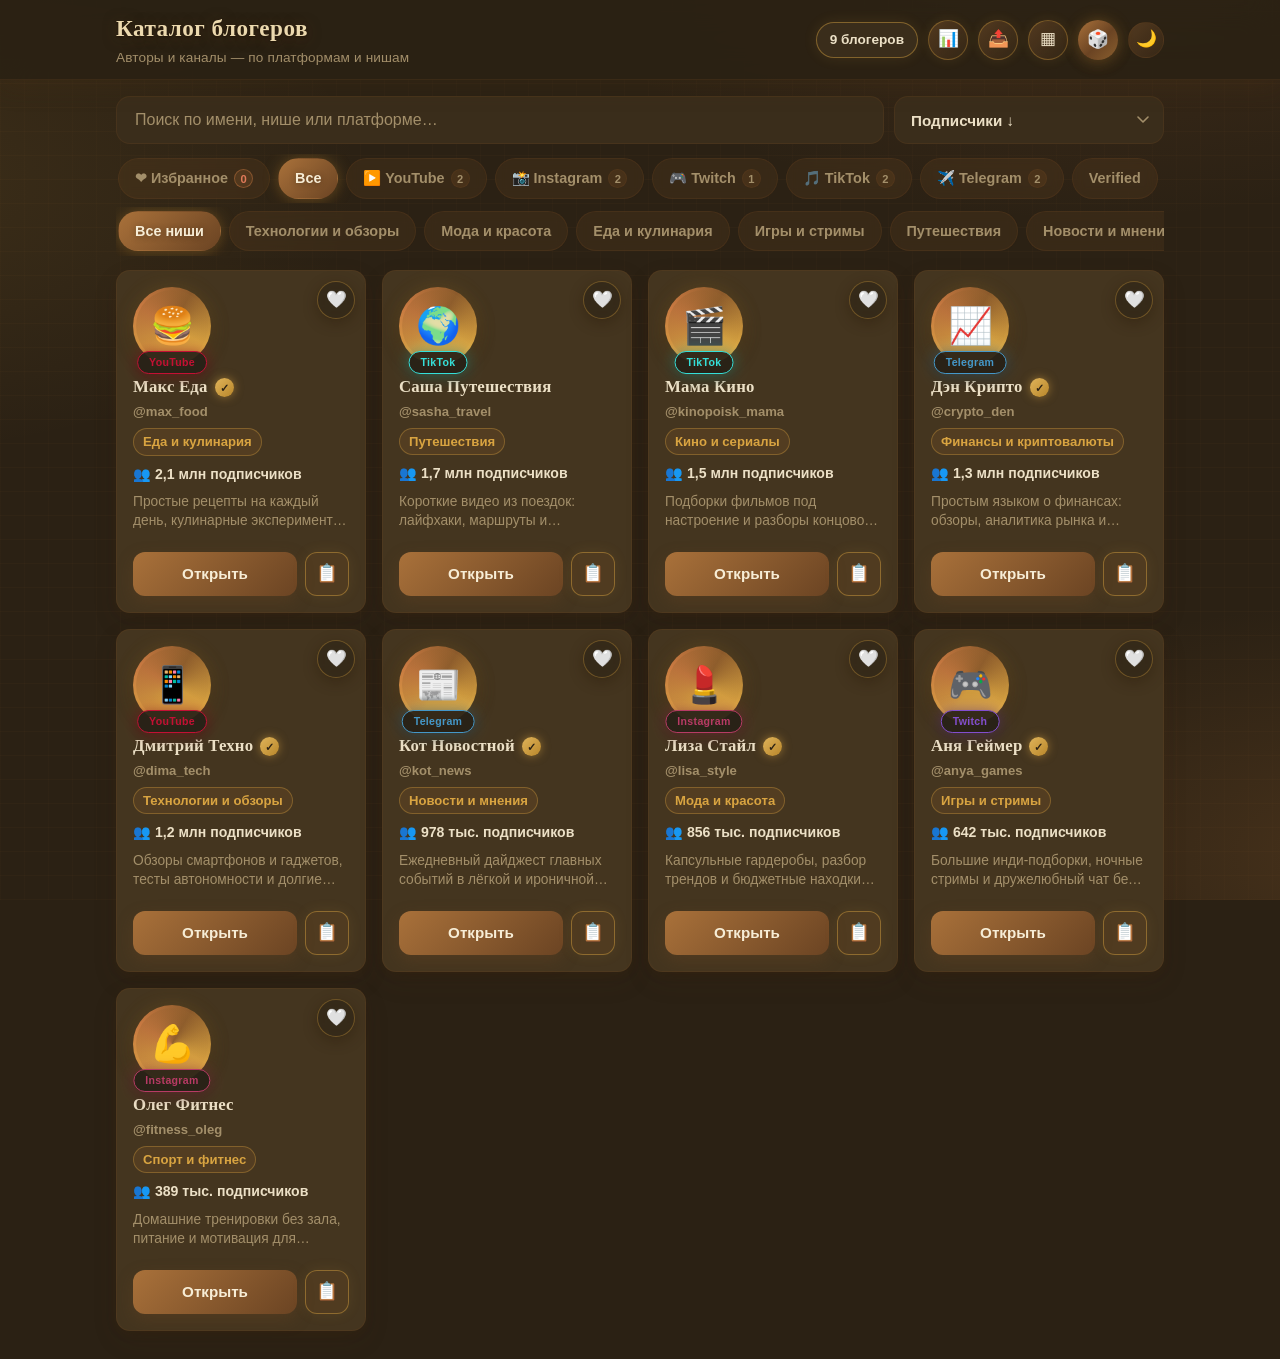
==== commit 505d95ce: "Add files via upload" ====
--- a/index.html
+++ b/index.html
@@ -27,8 +27,8 @@
       <div class="header-actions">
         <span id="countLabel" class="count-label">0 блогеров</span>
         <button id="statsBtn" class="header-round-btn" type="button" aria-label="Статистика" title="Статистика">📊</button>
-        <button id="editorBtn" class="header-round-btn editor-btn hidden" type="button" aria-label="Редактор каталога" title="Редактор каталога (владелец)">📝</button>
         <button id="exportBtn" class="header-round-btn" type="button" aria-label="Экспорт выборки" title="Скопировать список текущей выборки">📤</button>
+        <button id="viewToggle" class="header-round-btn view-toggle" type="button" aria-label="Переключить вид: сетка / строки" title="Вид: сетка / строки">▦</button>
         <button id="luckyBtn" class="lucky-btn" type="button" aria-label="Мне повезёт" title="Мне повезёт">🎲</button>
         <button id="themeToggle" class="theme-toggle" type="button" aria-label="Сменить тему" title="Сменить тему">🌙</button>
       </div>
@@ -44,24 +44,31 @@
   <main class="main">
     <section class="search-section" aria-label="Поиск и фильтры">
       <div class="search-row">
-        <input
-          id="searchInput"
-          class="search-input"
-          type="search"
-          inputmode="search"
-          placeholder="Поиск по имени, нише или платформе…"
-          aria-label="Поиск по каталогу"
-          autocomplete="off"
-        >
-        <select id="sortSelect" class="sort-select" aria-label="Сортировка">
-          <option value="subs_desc">Подписчики ↓</option>
-          <option value="subs_asc">Подписчики ↑</option>
-          <option value="name">Имя А-Я</option>
-          <option value="name_desc">Имя Я-А</option>
-          <option value="id">Новые</option>
-        </select>
+        <div class="search-wrap">
+          <input
+            id="searchInput"
+            class="search-input"
+            type="text"
+            inputmode="search"
+            placeholder="Поиск по имени, нише или платформе…"
+            aria-label="Поиск по каталогу"
+            autocomplete="off"
+          >
+          <button id="searchClear" class="search-clear hidden" type="button" aria-label="Очистить поиск" title="Очистить поиск">✕</button>
+        </div>
+        <div class="sort-wrap">
+          <select id="sortSelect" class="sort-select" aria-label="Сортировка">
+            <option value="subs_desc">Подписчики ↓</option>
+            <option value="subs_asc">Подписчики ↑</option>
+            <option value="name">Имя А-Я</option>
+            <option value="name_desc">Имя Я-А</option>
+            <option value="id">Новые</option>
+          </select>
+          <button id="resetBtn" class="reset-btn hidden" type="button" title="Сбросить фильтры">↺ Сбросить</button>
+        </div>
       </div>
       <div id="chips" class="chips" role="group" aria-label="Платформы"></div>
+      <div id="chips2" class="chips chips2" role="group" aria-label="Ниши"></div>
     </section>
 
     <section aria-label="Каталог блогеров">
@@ -99,43 +106,6 @@
     </div>
   </div>
 
-  <!-- Модалка редактора владельца: GitHub API (автосохранение) + локальный генератор JSON -->
-  <div id="editorModal" class="modal" aria-hidden="true">
-    <div class="modal-overlay" data-close-editor=""></div>
-    <div class="modal-panel editor-panel" role="dialog" aria-modal="true" aria-label="Редактор каталога">
-      <div class="modal-head editor-head">
-        <span class="modal-head-title">📝 Редактор каталога</span>
-      </div>
-      <button id="editorCloseBtn" class="detail-close" type="button" aria-label="Закрыть">✕</button>
-
-      <!-- 🔌 GitHub API (автосохранение) -->
-      <div class="github-section">
-        <div class="github-title">🔌 GitHub API (автосохранение)</div>
-        <div class="editor-field">
-          <label for="ghToken">Токен</label>
-          <input type="password" id="ghToken" placeholder="Fine-grained token (paste)" autocomplete="off" spellcheck="false">
-        </div>
-        <div class="editor-field">
-          <label for="ghOwner">Владелец</label>
-          <input type="text" id="ghOwner" placeholder="Ваш GitHub-ник" autocomplete="off" spellcheck="false">
-        </div>
-        <div class="editor-field">
-          <label for="ghRepo">Репозиторий</label>
-          <input type="text" id="ghRepo" placeholder="vape-catalog / blogger-catalog" autocomplete="off" spellcheck="false">
-        </div>
-        <button id="checkGhBtn" class="check-gh-btn" type="button">Проверить связь</button>
-        <div id="ghStatus" class="github-status" role="status" aria-live="polite"></div>
-        <p class="hint">Токен хранится только в localStorage вашего браузера. Права: Contents: Read and write на один репозиторий. Как получить — в README.</p>
-      </div>
-
-      <div class="editor-tabs" role="tablist" aria-label="Вкладки редактора">
-        <button id="editorTabAdd" class="tab active" type="button" role="tab" aria-selected="true" data-tab="add">➕ Добавить запись</button>
-        <button id="editorTabDelete" class="tab" type="button" role="tab" aria-selected="false" data-tab="delete">🗑 Удалить запись</button>
-      </div>
-      <div id="editorBody" class="editor-body"></div>
-    </div>
-  </div>
-
   <script src="https://telegram.org/js/telegram-web-app.js"></script>
   <script src="app.js"></script>
 </body>
--- a/style.css
+++ b/style.css
@@ -1,39 +1,49 @@
 /* ============================================================
-   Каталог блогеров — тёмная тема (дизайн v2 + v3)
-   Неоновые акценты, градиентные рамки аватаров, цветные бейджи
-   платформ, поддержка темы Telegram, адаптивная сетка 1/2/3/4,
-   светлая тема (.light)
+   Каталог блогеров — РЕТРО-ДИЗАЙН (коричневая палитра)
+   Тёмно-коричневая тема по умолчанию + кремовая (.light),
+   serif-заголовки Georgia, янтарные акценты, аватары в
+   коричнево-янтарных градиентных рамках.
+   Все пользовательские фичи сохранены: сетка 1/2/3/4, избранное,
+   статистика, экспорт, тема, прелоадер, toTop.
    ============================================================ */
 
 :root {
-  /* Акценты */
-  --accent: #4d9bff;
-  --accent-2: #ff4fa3;
-  --accent-3: #a855f7;
-
-  /* Фоны и текст (фоллбэки для Telegram-темы) */
-  --bg: #0e1117;
-  --bg-2: #171c26;
-  --card-bg: rgba(255, 255, 255, 0.05);
-  --card-border: rgba(255, 255, 255, 0.10);
-  --text: #f2f4fa;
-  --muted: #9aa4b8;
-  --danger: #ff5d6c;
-
-  /* Telegram-тема (значения переопределяются из app.js через themeParams) */
+  /* Ретро-палитра (тёмная тема: TG-тёмная и по умолчанию) */
+  --bg: #2b2114;
+  --bg2: #3a2d1b;
+  --card: #44351f;
+  --text: #ece0c6;
+  --muted: #a38f6a;
+  --accent: #8b5a2b;          /* коричневый */
+  --accent2: #c87941;         /* терракота */
+  --gold: #d9a441;            /* янтарь */
+  --line: rgba(107, 68, 35, 0.25);
+
+  /* Семантические помощники (на базе ретро-палитры) */
+  --price: #d9a441;           /* акцентные цифры на тёмном */
+  --btn-grad: linear-gradient(135deg, #a9713a, #6b4423);
+  --btn-grad-hover: linear-gradient(135deg, #b9834a, #7a522a);
+  --danger: #d96a4a;          /* тёплый терракотовый для ошибок/сброса */
+  --ok: #a3b062;              /* приглушённый оливковый */
+  --cream: #f7edd6;           /* кремовый текст на коричневом */
+
+  /* Telegram-тема (остаётся определённой для совместимости,
+     но визуально приложение всегда в ретро-палитре) */
   --tg-theme-bg-color: var(--bg);
-  --tg-theme-secondary-bg-color: var(--bg-2);
+  --tg-theme-secondary-bg-color: var(--bg2);
   --tg-theme-text-color: var(--text);
   --tg-theme-hint-color: var(--muted);
   --tg-theme-button-color: var(--accent);
-  --tg-theme-button-text-color: #081426;
-  --tg-theme-link-color: var(--accent);
+  --tg-theme-button-text-color: var(--cream);
+  --tg-theme-link-color: var(--gold);
   --tg-theme-destructive-text-color: var(--danger);
 
-  --radius: 18px;
+  --radius: 16px;
   --radius-sm: 12px;
-  --shadow-card: 0 0 24px rgba(0, 0, 0, 0.35), 0 6px 18px rgba(0, 0, 0, 0.28);
-  --shadow-card-hover: 0 0 32px rgba(77, 155, 255, 0.16), 0 16px 36px rgba(0, 0, 0, 0.46);
+  --radius-card: 14px;
+  --shadow-card: 0 2px 12px rgba(80, 50, 20, 0.12), 0 10px 26px rgba(80, 50, 20, 0.10);
+  --shadow-card-hover: 0 6px 18px rgba(80, 50, 20, 0.22), 0 14px 34px rgba(80, 50, 20, 0.16);
+  --shadow-cta: 0 6px 16px rgba(107, 68, 35, 0.35);
   --t-fast: 180ms;
 }
 
@@ -45,7 +55,7 @@
   font-size: 16px;
   -webkit-text-size-adjust: 100%;
   scrollbar-width: thin;
-  scrollbar-color: rgba(255, 255, 255, 0.16) transparent;
+  scrollbar-color: rgba(139, 90, 43, 0.5) transparent;
 }
 
 body {
@@ -53,19 +63,20 @@
   min-height: 100vh;
   font-family: -apple-system, BlinkMacSystemFont, "Segoe UI", Roboto, "Helvetica Neue", Arial, sans-serif;
   line-height: 1.45;
-  color: var(--tg-theme-text-color, var(--text));
-  background-color: var(--tg-theme-bg-color, var(--bg));
+  color: var(--text);
+  background-color: var(--bg);
   background-image:
-    radial-gradient(980px 540px at 88% -12%, rgba(255, 79, 163, 0.16), transparent 60%),
-    radial-gradient(880px 480px at -12% 18%, rgba(77, 155, 255, 0.16), transparent 60%),
-    radial-gradient(720px 420px at 105% 95%, rgba(168, 85, 247, 0.10), transparent 60%),
-    radial-gradient(ellipse at 50% 42%, transparent 56%, rgba(3, 5, 10, 0.55) 100%);
+    radial-gradient(900px 520px at 85% -10%, rgba(200, 121, 65, 0.14), transparent 60%),
+    radial-gradient(820px 460px at -10% 20%, rgba(217, 164, 65, 0.10), transparent 60%),
+    radial-gradient(700px 420px at 105% 95%, rgba(139, 90, 43, 0.28), transparent 60%),
+    repeating-linear-gradient(0deg, rgba(139, 90, 43, 0.05) 0 1px, transparent 1px 24px),
+    repeating-linear-gradient(90deg, rgba(139, 90, 43, 0.04) 0 1px, transparent 1px 24px);
   background-attachment: fixed;
   padding-bottom: calc(env(safe-area-inset-bottom, 0px) + 28px);
   -webkit-font-smoothing: antialiased;
 }
 
-/* Тонкий полупрозрачный скроллбар */
+/* Тонкий коричневый скроллбар */
 ::-webkit-scrollbar {
   width: 8px;
   height: 8px;
@@ -76,12 +87,12 @@
 }
 
 ::-webkit-scrollbar-thumb {
-  background: rgba(255, 255, 255, 0.16);
+  background: rgba(139, 90, 43, 0.5);
   border-radius: 999px;
 }
 
 ::-webkit-scrollbar-thumb:hover {
-  background: rgba(77, 155, 255, 0.38);
+  background: rgba(200, 121, 65, 0.7);
 }
 
 button {
@@ -98,12 +109,11 @@
   position: sticky;
   top: 0;
   z-index: 50;
-  background: rgba(14, 17, 23, 0.86);
-  background: color-mix(in srgb, var(--tg-theme-bg-color, var(--bg)) 86%, transparent);
+  background: color-mix(in srgb, var(--bg) 88%, transparent);
   -webkit-backdrop-filter: blur(16px);
   backdrop-filter: blur(16px);
-  border-bottom: 1px solid var(--card-border);
-  box-shadow: 0 6px 24px rgba(0, 0, 0, 0.22);
+  border-bottom: 1px solid var(--line);
+  box-shadow: 0 6px 24px rgba(80, 50, 20, 0.22);
 }
 
 .header-inner {
@@ -118,19 +128,19 @@
 
 .header-titles h1 {
   margin: 0;
-  font-size: 1.35rem;
-  font-weight: 800;
-  letter-spacing: 0.01em;
-  background: linear-gradient(90deg, var(--accent), var(--accent-3), var(--accent-2));
-  -webkit-background-clip: text;
-  background-clip: text;
-  color: transparent;
+  font-family: Georgia, "Times New Roman", serif;
+  font-size: 1.45rem;
+  font-weight: 700;
+  letter-spacing: 0.02em;
+  color: #ecd9ae;
+  text-shadow: 0 2px 14px rgba(80, 50, 20, 0.5), 0 1px 2px rgba(20, 12, 4, 0.6);
 }
 
 .subtitle {
   margin: 2px 0 0;
   font-size: 0.85rem;
-  color: var(--tg-theme-hint-color, var(--muted));
+  color: var(--muted);
+  letter-spacing: 0.01em;
 }
 
 /* Контейнер правой части шапки */
@@ -146,14 +156,14 @@
   font-size: 0.85rem;
   font-weight: 700;
   white-space: nowrap;
-  color: var(--tg-theme-text-color, var(--text));
-  background: var(--tg-theme-secondary-bg-color, var(--bg-2));
-  border: 1px solid rgba(77, 155, 255, 0.35);
+  color: var(--text);
+  background: var(--bg2);
+  border: 1px solid rgba(217, 164, 65, 0.45);
   border-radius: 999px;
-  box-shadow: 0 0 14px rgba(77, 155, 255, 0.15);
-}
-
-/* Кнопка «Мне повезёт» 🎲 — 40px круг, градиент как CTA */
+  box-shadow: 0 0 14px rgba(217, 164, 65, 0.12);
+}
+
+/* Кнопка «Мне повезёт» 🎲 — 40px круг, коричнево-янтарный градиент */
 .lucky-btn {
   display: inline-flex;
   align-items: center;
@@ -163,15 +173,15 @@
   border-radius: 50%;
   font-size: 1.1rem;
   line-height: 1;
-  background: linear-gradient(135deg, var(--accent), var(--accent-3), var(--accent-2));
-  box-shadow: 0 0 16px rgba(77, 155, 255, 0.45), 0 4px 14px rgba(0, 0, 0, 0.32);
+  background: linear-gradient(135deg, #a9713a, #6b4423 55%, #8a5f2e);
+  box-shadow: 0 0 16px rgba(217, 164, 65, 0.25), 0 4px 14px rgba(80, 50, 20, 0.4);
   transition: transform var(--t-fast) ease, box-shadow var(--t-fast) ease, filter var(--t-fast) ease;
 }
 
 .lucky-btn:hover {
-  filter: brightness(1.1);
+  filter: brightness(1.12);
   transform: scale(1.08);
-  box-shadow: 0 0 24px rgba(77, 155, 255, 0.6), 0 6px 18px rgba(0, 0, 0, 0.35);
+  box-shadow: 0 0 24px rgba(217, 164, 65, 0.4), 0 6px 18px rgba(80, 50, 20, 0.45);
 }
 
 .lucky-btn:active {
@@ -188,7 +198,7 @@
   100% { transform: rotate(-14deg) scale(1.06); }
 }
 
-/* Кнопка темы 🌙/☀️ — 36px круг, полупрозрачная подложка */
+/* Кнопка темы 🌙/☀️ — 36px круг, полупрозрачная карамель */
 .theme-toggle {
   display: inline-flex;
   align-items: center;
@@ -198,15 +208,15 @@
   border-radius: 50%;
   font-size: 1.05rem;
   line-height: 1;
-  color: var(--tg-theme-text-color, var(--text));
-  background: rgba(255, 255, 255, 0.06);
-  border: 1px solid var(--card-border);
+  color: var(--text);
+  background: linear-gradient(135deg, rgba(169, 113, 58, 0.30), rgba(107, 68, 35, 0.18));
+  border: 1px solid var(--line);
   transition: transform var(--t-fast) ease, background var(--t-fast) ease, box-shadow var(--t-fast) ease;
 }
 
 .theme-toggle:hover {
-  background: rgba(255, 255, 255, 0.12);
-  box-shadow: 0 0 14px rgba(77, 155, 255, 0.25);
+  background: linear-gradient(135deg, rgba(169, 113, 58, 0.45), rgba(107, 68, 35, 0.25));
+  box-shadow: 0 0 14px rgba(217, 164, 65, 0.25);
 }
 
 .theme-toggle:active {
@@ -238,21 +248,21 @@
   width: 100%;
   padding: 14px 18px;
   font-size: 1rem;
-  color: var(--tg-theme-text-color, var(--text));
-  background: var(--tg-theme-secondary-bg-color, var(--bg-2));
-  border: 1px solid var(--card-border);
+  color: var(--text);
+  background: var(--bg2);
+  border: 1px solid var(--line);
   border-radius: 14px;
   outline: none;
   transition: border-color var(--t-fast) ease, box-shadow var(--t-fast) ease;
 }
 
 .search-input::placeholder {
-  color: var(--tg-theme-hint-color, var(--muted));
+  color: var(--muted);
 }
 
 .search-input:focus {
-  border-color: var(--accent);
-  box-shadow: 0 0 0 3px rgba(77, 155, 255, 0.16), 0 0 20px rgba(77, 155, 255, 0.28);
+  border-color: rgba(217, 164, 65, 0.75);
+  box-shadow: 0 0 0 3px rgba(217, 164, 65, 0.14), 0 0 20px rgba(217, 164, 65, 0.18);
 }
 
 .sort-select {
@@ -260,26 +270,26 @@
   padding: 13px 38px 13px 16px;
   font-size: 0.95rem;
   font-weight: 600;
-  color: var(--tg-theme-text-color, var(--text));
-  background-color: var(--tg-theme-secondary-bg-color, var(--bg-2));
-  border: 1px solid var(--card-border);
+  color: var(--text);
+  background-color: var(--bg2);
+  border: 1px solid var(--line);
   border-radius: 14px;
   outline: none;
   appearance: none;
   -webkit-appearance: none;
-  background-image: url("data:image/svg+xml;charset=utf-8,%3Csvg xmlns='http://www.w3.org/2000/svg' width='12' height='8' viewBox='0 0 12 8'%3E%3Cpath d='M1 1l5 5 5-5' fill='none' stroke='%239aa4b8' stroke-width='1.6' stroke-linecap='round' stroke-linejoin='round'/%3E%3C/svg%3E");
+  background-image: url("data:image/svg+xml;charset=utf-8,%3Csvg xmlns='http://www.w3.org/2000/svg' width='12' height='8' viewBox='0 0 12 8'%3E%3Cpath d='M1 1l5 5 5-5' fill='none' stroke='%23a38f6a' stroke-width='1.6' stroke-linecap='round' stroke-linejoin='round'/%3E%3C/svg%3E");
   background-repeat: no-repeat;
   background-position: right 14px center;
   transition: border-color var(--t-fast) ease, box-shadow var(--t-fast) ease;
 }
 
 .sort-select:focus {
-  border-color: var(--accent);
-  box-shadow: 0 0 0 3px rgba(77, 155, 255, 0.16), 0 0 20px rgba(77, 155, 255, 0.28);
+  border-color: rgba(217, 164, 65, 0.75);
+  box-shadow: 0 0 0 3px rgba(217, 164, 65, 0.14), 0 0 20px rgba(217, 164, 65, 0.18);
 }
 
 .sort-select option {
-  background: var(--bg-2);
+  background: var(--bg2);
   color: var(--text);
 }
 
@@ -301,9 +311,9 @@
   padding: 9px 16px;
   font-size: 0.9rem;
   font-weight: 600;
-  color: var(--tg-theme-hint-color, var(--muted));
-  background: rgba(255, 255, 255, 0.05);
-  border: 1px solid var(--card-border);
+  color: var(--muted);
+  background: rgba(139, 90, 43, 0.14);
+  border: 1px solid var(--line);
   border-radius: 999px;
   -webkit-backdrop-filter: blur(6px);
   backdrop-filter: blur(6px);
@@ -316,11 +326,11 @@
 }
 
 .chip.active {
-  color: #ffffff;
-  background: linear-gradient(135deg, var(--accent), var(--accent-3), var(--accent-2));
+  color: #f7edd6;
+  background: linear-gradient(135deg, #a9713a, #6b4423);
   border-color: transparent;
-  box-shadow: 0 0 20px rgba(77, 155, 255, 0.45), 0 4px 16px rgba(255, 79, 163, 0.25);
-  text-shadow: 0 1px 8px rgba(0, 0, 0, 0.3);
+  box-shadow: 0 0 16px rgba(217, 164, 65, 0.28), 0 4px 14px rgba(80, 50, 20, 0.35);
+  text-shadow: 0 1px 6px rgba(43, 33, 20, 0.45);
 }
 
 /* Чип «Избранное» с бейджем-счётчиком */
@@ -334,24 +344,24 @@
   padding: 0 5px;
   font-size: 0.7rem;
   font-weight: 800;
-  color: #ff4b6b;
-  background: rgba(255, 45, 85, 0.14);
-  border: 1px solid rgba(255, 45, 85, 0.4);
+  color: #e07a5a;
+  background: rgba(200, 121, 65, 0.15);
+  border: 1px solid rgba(200, 121, 65, 0.45);
   border-radius: 999px;
 }
 
 .chip.active.fav-chip .chip-badge {
-  color: var(--bg);
-  background: var(--bg);
+  color: #f7edd6;
+  background: rgba(247, 237, 214, 0.22);
   border-color: transparent;
 }
 
 /* Тоггл-чипы («Verified») */
 .toggle-chip.active {
-  color: #ffffff;
-  background: linear-gradient(135deg, var(--accent), var(--accent-3), var(--accent-2));
+  color: #f7edd6;
+  background: linear-gradient(135deg, #a9713a, #6b4423);
   border-color: transparent;
-  box-shadow: 0 0 20px rgba(77, 155, 255, 0.45), 0 4px 16px rgba(255, 79, 163, 0.25);
+  box-shadow: 0 0 16px rgba(217, 164, 65, 0.28), 0 4px 14px rgba(80, 50, 20, 0.35);
 }
 
 /* ===== Сетка карточек: мобильное 1, планшет 2-3, десктоп 3-4 ===== */
@@ -387,9 +397,9 @@
   flex-direction: column;
   gap: 12px;
   padding: 16px;
-  background: var(--tg-theme-secondary-bg-color, var(--card-bg));
-  border: 1px solid var(--card-border);
-  border-radius: var(--radius);
+  background: var(--card);
+  border: 1px solid var(--line);
+  border-radius: var(--radius-card);
   box-shadow: var(--shadow-card);
   transition: transform var(--t-fast) ease, box-shadow var(--t-fast) ease, border-color var(--t-fast) ease;
 }
@@ -397,7 +407,7 @@
 .card:hover {
   transform: translateY(-3px);
   box-shadow: var(--shadow-card-hover);
-  border-color: rgba(77, 155, 255, 0.30);
+  border-color: rgba(217, 164, 65, 0.6);
 }
 
 .card:active {
@@ -417,13 +427,13 @@
   justify-content: center;
   font-size: 1.05rem;
   line-height: 1;
-  color: #ffffff;
-  background: rgba(6, 8, 13, 0.42);
-  border: 1px solid rgba(255, 255, 255, 0.18);
+  color: #ecd9ae;
+  background: rgba(43, 33, 20, 0.55);
+  border: 1px solid rgba(217, 164, 65, 0.35);
   border-radius: 50%;
   -webkit-backdrop-filter: blur(6px);
   backdrop-filter: blur(6px);
-  box-shadow: 0 4px 14px rgba(0, 0, 0, 0.35);
+  box-shadow: 0 4px 14px rgba(40, 24, 8, 0.4);
   transition: transform var(--t-fast) ease, box-shadow var(--t-fast) ease,
     background var(--t-fast) ease, color var(--t-fast) ease;
 }
@@ -433,10 +443,10 @@
 }
 
 .fav-btn.active {
-  color: #ffffff;
-  background: linear-gradient(135deg, #ff5a7a, #ff2d55);
+  color: #fff6e0;
+  background: linear-gradient(135deg, #c87941, #a35a2a);
   border-color: transparent;
-  box-shadow: 0 0 14px rgba(255, 45, 85, 0.55), 0 4px 14px rgba(255, 45, 85, 0.4);
+  box-shadow: 0 0 14px rgba(200, 121, 65, 0.6), 0 4px 14px rgba(80, 50, 20, 0.45);
 }
 
 .fav-btn.pop {
@@ -449,20 +459,19 @@
   100% { transform: scale(1); }
 }
 
-/* Аватар 78px в градиентной (rainbow/неоновой) рамке */
+/* Аватар 78px в коричнево-янтарной градиентной рамке */
 .card-avatar {
   position: relative;
   flex: 0 0 78px;
   width: 78px;
-  height: 78px;
   aspect-ratio: 1 / 1;
   display: flex;
   align-items: center;
   justify-content: center;
   border-radius: 50%;
   padding: 3px;
-  background: conic-gradient(from 210deg, var(--accent), var(--accent-3), var(--accent-2), #ffd76a, var(--accent));
-  box-shadow: 0 0 20px rgba(77, 155, 255, 0.28), 0 6px 18px rgba(0, 0, 0, 0.35);
+  background: conic-gradient(from 210deg, var(--gold), var(--accent2), var(--accent), #d9a441, var(--gold));
+  box-shadow: 0 0 20px rgba(217, 164, 65, 0.18), 0 6px 18px rgba(40, 24, 8, 0.45);
 }
 
 /* Эмодзи-заглушка внутри аватара (buildEmojiEl → span.media-emoji) */
@@ -475,7 +484,7 @@
   font-size: 2.25rem;
   line-height: 1;
   border-radius: 50%;
-  background: var(--tg-theme-secondary-bg-color, #131725);
+  background: linear-gradient(135deg, rgba(139, 90, 43, 0.30), rgba(217, 164, 65, 0.10));
 }
 
 .card-avatar-emoji {
@@ -487,7 +496,7 @@
   font-size: 2.25rem;
   line-height: 1;
   border-radius: 50%;
-  background: var(--tg-theme-secondary-bg-color, #131725);
+  background: linear-gradient(135deg, rgba(139, 90, 43, 0.30), rgba(217, 164, 65, 0.10));
 }
 
 .card-avatar-img {
@@ -498,7 +507,19 @@
   border-radius: 50%;
 }
 
-/* Бейдж платформы (цвет задаётся из app.js в inline-стиле) */
+/* Плавное появление аватарки: пока не загрузилась — прозрачная,
+   после 'load' (класс .img-loaded) — плавный переход 0.2s */
+.img-loading {
+  opacity: 0;
+}
+
+.img-loaded {
+  opacity: 1;
+  transition: opacity 0.2s ease;
+}
+
+/* Бейдж платформы (цвет задаётся из app.js в inline-стиле);
+   фильтр приглушает яркие фирменные цвета под ретро-палитру */
 .platform-badge {
   position: absolute;
   bottom: -9px;
@@ -512,9 +533,10 @@
   white-space: nowrap;
   border-radius: 999px;
   border: 1px solid currentColor;
-  background: rgba(14, 17, 23, 0.92);
+  background: rgba(43, 33, 20, 0.92);
   box-shadow: 0 0 16px color-mix(in srgb, currentColor 38%, transparent),
-    0 4px 12px rgba(0, 0, 0, 0.4);
+    0 4px 12px rgba(40, 24, 8, 0.45);
+  filter: saturate(0.72) brightness(0.98);
 }
 
 /* Инфо-блок карточки */
@@ -536,12 +558,15 @@
 
 .card-name {
   margin: 0;
+  font-family: Georgia, "Times New Roman", serif;
   font-size: 1.05rem;
-  font-weight: 800;
+  font-weight: 700;
+  letter-spacing: 0.01em;
   line-height: 1.25;
-}
-
-/* Verified «✓» в цветном кружке */
+  color: var(--text);
+}
+
+/* Verified «✓» в янтарном кружке */
 .verified {
   flex: 0 0 auto;
   width: 19px;
@@ -551,31 +576,31 @@
   justify-content: center;
   font-size: 0.7rem;
   font-weight: 900;
-  color: #ffffff;
-  background: linear-gradient(135deg, var(--accent), var(--accent-3));
+  color: #2b2114;
+  background: linear-gradient(135deg, #e0b45a, #b8862a);
   border-radius: 50%;
-  box-shadow: 0 0 10px rgba(77, 155, 255, 0.55);
+  box-shadow: 0 0 10px rgba(217, 164, 65, 0.55);
 }
 
 .card-nick {
   margin: 0;
   font-size: 0.82rem;
   font-weight: 600;
-  color: var(--tg-theme-hint-color, var(--muted));
+  color: var(--muted);
 }
 
 .card-niche {
   margin: 3px 0 0;
   font-size: 0.82rem;
   font-weight: 700;
-  color: var(--accent);
+  color: var(--gold);
   display: inline-block;
   width: max-content;
   max-width: 100%;
   padding: 3px 9px;
   border-radius: 999px;
-  background: rgba(77, 155, 255, 0.10);
-  border: 1px solid rgba(77, 155, 255, 0.25);
+  background: rgba(139, 90, 43, 0.22);
+  border: 1px solid rgba(217, 164, 65, 0.35);
   overflow: hidden;
   text-overflow: ellipsis;
   white-space: nowrap;
@@ -589,14 +614,14 @@
   gap: 5px;
   font-size: 0.88rem;
   font-weight: 800;
-  color: var(--tg-theme-text-color, var(--text));
+  color: var(--text);
 }
 
 .card-desc {
   margin: 4px 0 0;
   font-size: 0.86rem;
   line-height: 1.4;
-  color: var(--tg-theme-hint-color, var(--muted));
+  color: var(--muted);
   display: -webkit-box;
   -webkit-line-clamp: 2;
   -webkit-box-orient: vertical;
@@ -612,7 +637,7 @@
   gap: 8px;
 }
 
-/* Кнопка «Открыть» — градиент со свечением */
+/* Кнопка «Открыть» — коричневый CTA-градиент */
 .open-btn {
   flex: 1;
   height: 44px;
@@ -621,21 +646,21 @@
   justify-content: center;
   font-size: 0.95rem;
   font-weight: 800;
-  color: #ffffff;
-  background: linear-gradient(135deg, var(--accent), var(--accent-3), var(--accent-2));
+  color: #f7edd6;
+  background: var(--btn-grad);
   border-radius: 12px;
-  box-shadow: 0 0 20px rgba(77, 155, 255, 0.4), 0 6px 18px rgba(255, 79, 163, 0.18);
+  box-shadow: var(--shadow-cta);
   transition: transform var(--t-fast) ease, box-shadow var(--t-fast) ease, filter var(--t-fast) ease;
 }
 
 .open-btn:hover {
-  filter: brightness(1.08);
-  box-shadow: 0 0 28px rgba(77, 155, 255, 0.55), 0 8px 22px rgba(255, 79, 163, 0.25);
+  filter: brightness(1.15);
+  box-shadow: 0 8px 22px rgba(107, 68, 35, 0.45);
 }
 
 .open-btn:active {
   transform: scale(0.97);
-  box-shadow: 0 2px 8px rgba(0, 0, 0, 0.3);
+  box-shadow: 0 2px 8px rgba(40, 24, 8, 0.4);
 }
 
 /* Кнопка копирования ника 📋 (tooltip — title из app.js) */
@@ -647,48 +672,48 @@
   justify-content: center;
   font-size: 1.1rem;
   font-weight: 800;
-  color: var(--accent);
-  background: var(--tg-theme-secondary-bg-color, rgba(255, 255, 255, 0.05));
-  border: 1px solid rgba(77, 155, 255, 0.45);
+  color: var(--gold);
+  background: rgba(139, 90, 43, 0.18);
+  border: 1px solid rgba(217, 164, 65, 0.45);
   border-radius: 12px;
-  box-shadow: 0 0 14px rgba(77, 155, 255, 0.18);
+  box-shadow: 0 0 14px rgba(217, 164, 65, 0.10);
   transition: background var(--t-fast) ease, transform var(--t-fast) ease, box-shadow var(--t-fast) ease;
 }
 
 .copy-btn:hover {
-  box-shadow: 0 0 20px rgba(77, 155, 255, 0.35);
+  box-shadow: 0 0 20px rgba(217, 164, 65, 0.25);
 }
 
 .copy-btn:active {
   transform: scale(0.92);
-  background: rgba(77, 155, 255, 0.18);
-  box-shadow: 0 0 24px rgba(77, 155, 255, 0.4);
+  background: rgba(200, 121, 65, 0.30);
+  box-shadow: 0 0 24px rgba(217, 164, 65, 0.3);
 }
 
 /* ===== Пустой стейт ===== */
 .empty-state {
   text-align: center;
   padding: 56px 16px;
-  color: var(--tg-theme-hint-color, var(--muted));
+  color: var(--muted);
 }
 
 .empty-emoji {
   font-size: 4rem;
   margin-bottom: 12px;
-  filter: drop-shadow(0 10px 26px rgba(77, 155, 255, 0.35));
+  filter: drop-shadow(0 10px 26px rgba(217, 164, 65, 0.28));
 }
 
 .empty-state > p {
   margin: 6px 0;
   font-size: 1.15rem;
-  color: var(--tg-theme-text-color, var(--text));
+  color: var(--text);
   font-weight: 800;
 }
 
 .empty-sub {
   font-size: 0.92rem !important;
   font-weight: 500 !important;
-  color: var(--tg-theme-hint-color, var(--muted)) !important;
+  color: var(--muted) !important;
 }
 
 /* ===== Ошибка загрузки ===== */
@@ -696,9 +721,9 @@
   grid-column: 1 / -1;
   text-align: center;
   padding: 48px 16px;
-  border: 1px dashed rgba(255, 93, 108, 0.4);
-  border-radius: var(--radius);
-  background: rgba(255, 93, 108, 0.06);
+  border: 1px dashed rgba(217, 106, 74, 0.55);
+  border-radius: var(--radius-card);
+  background: rgba(217, 106, 74, 0.08);
   box-shadow: var(--shadow-card);
 }
 
@@ -714,10 +739,10 @@
 .error-sub {
   font-size: 0.9rem;
   font-weight: 500;
-  color: var(--tg-theme-hint-color, var(--muted));
-}
-
-/* ===== Тост (снизу, тёмный, автоскрытие из app.js) ===== */
+  color: var(--muted);
+}
+
+/* ===== Тост (снизу, тёмно-коричневый, автоскрытие из app.js) ===== */
 .toast {
   position: fixed;
   left: 50%;
@@ -729,14 +754,13 @@
   font-size: 0.95rem;
   font-weight: 600;
   text-align: center;
-  color: var(--tg-theme-text-color, var(--text));
-  background: rgba(20, 24, 34, 0.94);
-  background: color-mix(in srgb, var(--tg-theme-secondary-bg-color, #141822) 94%, transparent);
+  color: var(--text);
+  background: color-mix(in srgb, var(--bg2) 96%, transparent);
   -webkit-backdrop-filter: blur(10px);
   backdrop-filter: blur(10px);
-  border: 1px solid rgba(77, 155, 255, 0.45);
+  border: 1px solid var(--line);
   border-radius: 14px;
-  box-shadow: 0 12px 36px rgba(0, 0, 0, 0.5), 0 0 24px rgba(77, 155, 255, 0.12);
+  box-shadow: 0 12px 36px rgba(40, 24, 8, 0.55), 0 0 24px rgba(217, 164, 65, 0.08);
   transform: translate(-50%, 20px);
   opacity: 0;
   pointer-events: none;
@@ -750,7 +774,7 @@
 
 /* ============================================================
    Модалка деталей блогера (#detailModal)
-   Тёмная подложка с blur, z-index 1000, анимация появления,
+   Кремовая (тёмно-коричневая) подложка с blur, z-index 1000,
    bottom-sheet на мобильном (max-width 480px)
    ============================================================ */
 
@@ -774,7 +798,7 @@
 .modal-overlay {
   position: absolute;
   inset: 0;
-  background: rgba(0, 0, 0, 0.55);
+  background: rgba(40, 28, 12, 0.55);
   -webkit-backdrop-filter: blur(6px);
   backdrop-filter: blur(6px);
 }
@@ -786,10 +810,10 @@
   max-height: 88vh;
   display: flex;
   flex-direction: column;
-  background: var(--tg-theme-bg-color, var(--bg));
-  border: 1px solid var(--card-border);
+  background: var(--card);
+  border: 1px solid var(--line);
   border-radius: 20px 20px 0 0;
-  box-shadow: 0 24px 70px rgba(0, 0, 0, 0.6), 0 0 40px rgba(77, 155, 255, 0.08);
+  box-shadow: 0 24px 70px rgba(40, 24, 8, 0.65), 0 0 40px rgba(217, 164, 65, 0.06);
   transform: translateY(28px) scale(0.985);
   transition: transform 0.28s ease;
 }
@@ -826,9 +850,9 @@
   align-items: center;
   justify-content: center;
   font-size: 1rem;
-  color: var(--tg-theme-text-color, var(--text));
-  background: rgba(14, 17, 23, 0.55);
-  border: 1px solid rgba(255, 255, 255, 0.2);
+  color: var(--text);
+  background: rgba(43, 33, 20, 0.6);
+  border: 1px solid rgba(217, 164, 65, 0.35);
   border-radius: 50%;
   -webkit-backdrop-filter: blur(6px);
   backdrop-filter: blur(6px);
@@ -837,7 +861,7 @@
 
 .detail-close:active {
   transform: scale(0.9);
-  background: rgba(255, 255, 255, 0.16);
+  background: rgba(200, 121, 65, 0.3);
 }
 
 .detail-body {
@@ -847,7 +871,7 @@
   flex-direction: column;
 }
 
-/* Медиа-шапка: 120px эмодзи на градиенте или фото */
+/* Медиа-шапка: 120px эмодзи на коричнево-янтарном градиенте или фото */
 .detail-media {
   position: relative;
   height: 120px;
@@ -856,17 +880,14 @@
   align-items: center;
   justify-content: center;
   overflow: hidden;
-  border-bottom: 1px solid var(--card-border);
-  background:
-    radial-gradient(120% 150% at 18% 0%, rgba(77, 155, 255, 0.24), transparent 55%),
-    radial-gradient(120% 150% at 85% 112%, rgba(255, 79, 163, 0.26), transparent 55%),
-    linear-gradient(145deg, rgba(168, 85, 247, 0.14), rgba(77, 155, 255, 0.08), rgba(255, 79, 163, 0.12));
+  border-bottom: 1px solid var(--line);
+  background: linear-gradient(135deg, rgba(139, 90, 43, 0.35), rgba(217, 164, 65, 0.12));
 }
 
 .detail-media .media-emoji {
   font-size: 4rem;
   line-height: 1;
-  filter: drop-shadow(0 10px 20px rgba(0, 0, 0, 0.45));
+  filter: drop-shadow(0 10px 20px rgba(40, 24, 8, 0.55));
 }
 
 /* Фото в модалке: 120px, cover, скругление 16px */
@@ -888,25 +909,23 @@
 
 .detail-name {
   margin: 0;
+  font-family: Georgia, "Times New Roman", serif;
   font-size: 1.4rem;
-  font-weight: 800;
+  font-weight: 700;
+  letter-spacing: 0.02em;
   line-height: 1.25;
-}
-
-/* Крупная verified-галочка */
-.detail-verified {
-  flex: 0 0 auto;
-  width: 26px;
-  height: 26px;
-  display: inline-flex;
-  align-items: center;
-  justify-content: center;
-  font-size: 0.95rem;
+  color: var(--text);
+}
+
+.detail-name-row .verified {
+  width: 22px;
+  height: 22px;
+  font-size: 0.78rem;
   font-weight: 900;
-  color: #ffffff;
-  background: linear-gradient(135deg, var(--accent), var(--accent-3));
+  color: #2b2114;
+  background: linear-gradient(135deg, #e0b45a, #b8862a);
   border-radius: 50%;
-  box-shadow: 0 0 14px rgba(77, 155, 255, 0.6);
+  box-shadow: 0 0 14px rgba(217, 164, 65, 0.6);
 }
 
 /* Бейдж платформы в деталях (цвет задаётся из app.js inline) */
@@ -921,13 +940,14 @@
   letter-spacing: 0.03em;
   border-radius: 999px;
   border: 1px solid currentColor;
+  filter: saturate(0.72) brightness(0.98);
 }
 
 .detail-nick {
   margin: 12px 20px 0;
   font-size: 0.95rem;
   font-weight: 600;
-  color: var(--tg-theme-hint-color, var(--muted));
+  color: var(--muted);
 }
 
 .detail-niche {
@@ -938,24 +958,28 @@
   padding: 5px 12px;
   font-size: 0.85rem;
   font-weight: 700;
-  color: var(--accent);
+  color: var(--gold);
   border-radius: 999px;
-  background: rgba(77, 155, 255, 0.10);
-  border: 1px solid rgba(77, 155, 255, 0.30);
+  background: rgba(139, 90, 43, 0.22);
+  border: 1px solid rgba(217, 164, 65, 0.4);
 }
 
 .detail-stats {
   margin: 12px 20px 0;
   font-size: 1.05rem;
   font-weight: 800;
-  color: var(--tg-theme-text-color, var(--text));
+  color: var(--text);
+}
+
+.detail-stats .stat-value {
+  color: var(--price);
 }
 
 .detail-desc {
   margin: 12px 20px 0;
   font-size: 0.98rem;
   line-height: 1.55;
-  color: var(--tg-theme-hint-color, var(--muted));
+  color: var(--muted);
   white-space: pre-line;
 }
 
@@ -975,15 +999,15 @@
   justify-content: center;
   font-size: 1rem;
   font-weight: 800;
-  color: #ffffff;
-  background: linear-gradient(135deg, var(--accent), var(--accent-3), var(--accent-2));
+  color: #f7edd6;
+  background: var(--btn-grad);
   border-radius: 14px;
-  box-shadow: 0 0 20px rgba(77, 155, 255, 0.45), 0 6px 18px rgba(255, 79, 163, 0.2);
+  box-shadow: var(--shadow-cta);
   transition: transform var(--t-fast) ease, box-shadow var(--t-fast) ease, filter var(--t-fast) ease;
 }
 
 .detail-open-btn:hover {
-  filter: brightness(1.08);
+  filter: brightness(1.15);
 }
 
 .detail-open-btn:active {
@@ -1000,9 +1024,9 @@
   justify-content: center;
   font-size: 0.92rem;
   font-weight: 800;
-  color: var(--tg-theme-text-color, var(--text));
-  background: rgba(255, 255, 255, 0.06);
-  border: 1px solid var(--card-border);
+  color: var(--text);
+  background: rgba(139, 90, 43, 0.16);
+  border: 1px solid var(--line);
   border-radius: 14px;
   transition: background var(--t-fast) ease, transform var(--t-fast) ease, box-shadow var(--t-fast) ease;
 }
@@ -1010,13 +1034,13 @@
 .detail-copy-btn:active,
 .detail-share-btn:active {
   transform: scale(0.96);
-  background: rgba(255, 255, 255, 0.12);
+  background: rgba(200, 121, 65, 0.28);
 }
 
 /* ===== Подсветка поиска (mark) ===== */
 mark {
-  background: #ffd54d;
-  color: #1a1c24;
+  background: rgba(217, 164, 65, 0.45);
+  color: #3b2d1a;
   border-radius: 4px;
   padding: 0 2px;
   -webkit-box-decoration-break: clone;
@@ -1024,106 +1048,156 @@
 }
 
 /* ============================================================
-   Светлая тема (.light)
-   Светлый фон, тёмный текст, белые карточки с тенью,
-   неоновые акценты сохраняются, --tg-theme-* принудительно
+   Светлая тема (.light) — кремовая ретро-палитра
    ============================================================ */
 
 html.light {
-  --bg: #f5f6fa;
-  --bg-2: #ffffff;
-  --card-bg: #ffffff;
-  --card-border: rgba(26, 28, 36, 0.10);
-  --text: #1a1c24;
-  --muted: #6b7080;
-  --danger: #d92d3a;
-
-  --tg-theme-bg-color: #f5f6fa;
-  --tg-theme-secondary-bg-color: #ffffff;
-  --tg-theme-text-color: #1a1c24;
-  --tg-theme-hint-color: #6b7080;
+  --bg: #efe3c8;
+  --bg2: #e6d7b4;
+  --card: #f7edd6;
+  --text: #3b2d1a;
+  --muted: #8a7350;
+  --accent: #8b5a2b;
+  --accent2: #c87941;
+  --gold: #d9a441;
+  --line: rgba(107, 68, 35, 0.25);
+  --price: #8b5a2b;
+  --danger: #b3452e;
+  --ok: #6f8f4a;
+
+  --tg-theme-bg-color: #efe3c8;
+  --tg-theme-secondary-bg-color: #e6d7b4;
+  --tg-theme-text-color: #3b2d1a;
+  --tg-theme-hint-color: #8a7350;
   --tg-theme-link-color: var(--accent);
   --tg-theme-button-color: var(--accent);
-  --tg-theme-button-text-color: #081426;
+  --tg-theme-button-text-color: #3b2d1a;
   --tg-theme-destructive-text-color: var(--danger);
 
-  --shadow-card: 0 2px 10px rgba(26, 28, 36, 0.08), 0 8px 22px rgba(26, 28, 36, 0.06);
-  --shadow-card-hover: 0 4px 14px rgba(26, 28, 36, 0.12), 0 14px 34px rgba(26, 28, 36, 0.10);
+  --shadow-card: 0 2px 12px rgba(80, 50, 20, 0.10), 0 10px 24px rgba(80, 50, 20, 0.08);
+  --shadow-card-hover: 0 6px 18px rgba(80, 50, 20, 0.18), 0 14px 32px rgba(80, 50, 20, 0.12);
+  --shadow-cta: 0 6px 16px rgba(107, 68, 35, 0.28);
 }
 
 html.light body {
   background-image:
-    radial-gradient(980px 540px at 88% -12%, rgba(255, 79, 163, 0.10), transparent 60%),
-    radial-gradient(880px 480px at -12% 18%, rgba(77, 155, 255, 0.10), transparent 60%),
-    radial-gradient(720px 420px at 105% 95%, rgba(168, 85, 247, 0.08), transparent 60%),
-    radial-gradient(ellipse at 50% 42%, transparent 62%, rgba(210, 214, 228, 0.35) 100%);
+    radial-gradient(900px 520px at 85% -10%, rgba(200, 121, 65, 0.10), transparent 60%),
+    radial-gradient(820px 460px at -10% 20%, rgba(217, 164, 65, 0.12), transparent 60%),
+    radial-gradient(700px 420px at 105% 95%, rgba(139, 90, 43, 0.12), transparent 60%),
+    repeating-linear-gradient(0deg, rgba(139, 90, 43, 0.05) 0 1px, transparent 1px 24px),
+    repeating-linear-gradient(90deg, rgba(139, 90, 43, 0.04) 0 1px, transparent 1px 24px);
 }
 
 html.light .header {
-  background: rgba(245, 246, 250, 0.86);
-  background: color-mix(in srgb, var(--tg-theme-bg-color, var(--bg)) 86%, transparent);
-  box-shadow: 0 6px 24px rgba(26, 28, 36, 0.10);
+  background: color-mix(in srgb, var(--bg) 88%, transparent);
+  box-shadow: 0 6px 24px rgba(80, 50, 20, 0.14);
+}
+
+html.light .header-titles h1 {
+  color: #6b4423;
+  text-shadow: 0 2px 12px rgba(107, 68, 35, 0.25);
 }
 
 html.light ::-webkit-scrollbar-thumb {
-  background: rgba(26, 28, 36, 0.20);
+  background: rgba(139, 90, 43, 0.4);
+}
+
+html.light ::-webkit-scrollbar-thumb:hover {
+  background: rgba(200, 121, 65, 0.6);
 }
 
 html.light .fav-btn {
-  background: rgba(26, 28, 36, 0.30);
-  border-color: rgba(255, 255, 255, 0.35);
-  color: #ffffff;
+  background: rgba(107, 68, 35, 0.18);
+  border-color: rgba(107, 68, 35, 0.35);
+  color: #3b2d1a;
 }
 
 html.light .fav-btn.active {
-  background: linear-gradient(135deg, #ff5a7a, #ff2d55);
+  color: #fff6e0;
+  background: linear-gradient(135deg, #c87941, #a35a2a);
   border-color: transparent;
 }
 
 html.light .sort-select option {
-  background: #ffffff;
-  color: #1a1c24;
+  background: #f7edd6;
+  color: #3b2d1a;
 }
 
 html.light .card-avatar-emoji {
-  background: #f5f6fa;
+  background: linear-gradient(135deg, rgba(139, 90, 43, 0.20), rgba(217, 164, 65, 0.08));
+}
+
+html.light .card-avatar .media-emoji {
+  background: linear-gradient(135deg, rgba(139, 90, 43, 0.20), rgba(217, 164, 65, 0.08));
 }
 
 html.light .platform-badge {
-  background: rgba(255, 255, 255, 0.92);
+  background: rgba(247, 237, 214, 0.94);
+  filter: saturate(0.75) brightness(0.96);
 }
 
 html.light .chip .chip-badge {
-  color: #ff2d55;
+  color: #b3454a;
+}
+
+html.light .chip.active {
+  color: #f7edd6;
+  background: linear-gradient(135deg, #a9713a, #6b4423);
 }
 
 html.light .detail-close {
-  background: rgba(245, 246, 250, 0.65);
-  border-color: rgba(26, 28, 36, 0.18);
+  background: rgba(239, 227, 200, 0.7);
+  border-color: rgba(107, 68, 35, 0.3);
 }
 
 html.light .detail-copy-btn,
 html.light .detail-share-btn {
-  background: rgba(26, 28, 36, 0.06);
+  background: rgba(107, 68, 35, 0.08);
 }
 
 html.light .theme-toggle {
-  background: rgba(26, 28, 36, 0.06);
+  background: linear-gradient(135deg, rgba(169, 113, 58, 0.22), rgba(107, 68, 35, 0.12));
+}
+
+html.light .verified {
+  color: #2b2114;
+  background: linear-gradient(135deg, #d9a441, #a9712a);
+}
+
+html.light .card-niche,
+html.light .detail-niche {
+  color: var(--accent);
+  background: rgba(139, 90, 43, 0.12);
+  border-color: rgba(107, 68, 35, 0.3);
+}
+
+html.light .copy-btn {
+  color: var(--accent);
+  background: rgba(107, 68, 35, 0.08);
+}
+
+html.light mark {
+  color: #3b2d1a;
 }
 
 @media (min-width: 640px) {
   .search-row {
     flex-direction: row;
-    align-items: flex-start;
+    align-items: stretch;
   }
 
-  .search-row .search-input {
+  .search-row .search-wrap {
     flex: 1;
+    min-width: 0;
   }
 
+  .search-row .sort-wrap {
+    flex: 0 0 auto;
+    width: 270px;
+  }
+
   .search-row .sort-select {
-    width: 220px;
-    flex: 0 0 auto;
+    width: 100%;
   }
 }
 
@@ -1133,7 +1207,7 @@
    стаггер-анимация, кнопка «наверх»
    ============================================================ */
 
-/* Кнопки шапки 📊/📤 — 40px круги, полупрозрачная/градиентная подложка */
+/* Кнопки шапки 📊/📤 — 40px круги, коричнево-янтарная подложка */
 .header-round-btn {
   display: inline-flex;
   align-items: center;
@@ -1143,16 +1217,16 @@
   border-radius: 50%;
   font-size: 1.05rem;
   line-height: 1;
-  color: var(--tg-theme-text-color, var(--text));
-  background: linear-gradient(135deg, rgba(255, 255, 255, 0.10), rgba(255, 255, 255, 0.03));
-  border: 1px solid rgba(77, 155, 255, 0.35);
-  box-shadow: 0 0 12px rgba(77, 155, 255, 0.14);
+  color: var(--text);
+  background: linear-gradient(135deg, rgba(169, 113, 58, 0.30), rgba(107, 68, 35, 0.14));
+  border: 1px solid rgba(217, 164, 65, 0.35);
+  box-shadow: 0 0 12px rgba(217, 164, 65, 0.12);
   transition: transform var(--t-fast) ease, background var(--t-fast) ease, box-shadow var(--t-fast) ease;
 }
 
 .header-round-btn:hover {
-  background: rgba(255, 255, 255, 0.12);
-  box-shadow: 0 0 18px rgba(77, 155, 255, 0.35);
+  background: linear-gradient(135deg, rgba(169, 113, 58, 0.48), rgba(107, 68, 35, 0.22));
+  box-shadow: 0 0 18px rgba(217, 164, 65, 0.3);
 }
 
 .header-round-btn:active {
@@ -1174,7 +1248,7 @@
   align-items: center;
   justify-content: center;
   gap: 14px;
-  background: var(--tg-theme-bg-color, var(--bg));
+  background: var(--bg);
   opacity: 1;
   visibility: visible;
   transition: opacity 0.3s ease, visibility 0.3s ease;
@@ -1190,9 +1264,9 @@
   width: 32px;
   height: 32px;
   border-radius: 50%;
-  border: 3px solid rgba(255, 255, 255, 0.12);
-  border-top-color: var(--accent);
-  border-right-color: var(--accent-2);
+  border: 3px solid rgba(139, 90, 43, 0.3);
+  border-top-color: var(--gold);
+  border-right-color: var(--accent2);
   animation: loader-rotate 0.9s linear infinite;
 }
 
@@ -1204,13 +1278,13 @@
   margin: 0;
   font-size: 0.95rem;
   font-weight: 600;
-  color: var(--tg-theme-hint-color, var(--muted));
+  color: var(--muted);
 }
 
 html.light .loader-spinner {
-  border-color: rgba(26, 28, 36, 0.12);
-  border-top-color: var(--accent);
-  border-right-color: var(--accent-2);
+  border-color: rgba(107, 68, 35, 0.2);
+  border-top-color: var(--gold);
+  border-right-color: var(--accent2);
 }
 
 /* ===== Стаггер-анимация карточек (--i задаётся из app.js) ===== */
@@ -1243,13 +1317,13 @@
   justify-content: center;
   font-size: 1.2rem;
   font-weight: 800;
-  color: var(--tg-theme-text-color, var(--text));
-  background: rgba(255, 255, 255, 0.08);
-  border: 1px solid rgba(77, 155, 255, 0.4);
+  color: var(--text);
+  background: rgba(169, 113, 58, 0.22);
+  border: 1px solid rgba(217, 164, 65, 0.45);
   border-radius: 50%;
   -webkit-backdrop-filter: blur(8px);
   backdrop-filter: blur(8px);
-  box-shadow: 0 6px 20px rgba(0, 0, 0, 0.35), 0 0 14px rgba(77, 155, 255, 0.25);
+  box-shadow: 0 6px 20px rgba(40, 24, 8, 0.45), 0 0 14px rgba(217, 164, 65, 0.18);
   opacity: 0;
   transform: translateY(14px);
   pointer-events: none;
@@ -1267,7 +1341,7 @@
 }
 
 html.light .to-top {
-  background: rgba(26, 28, 36, 0.08);
+  background: rgba(107, 68, 35, 0.12);
 }
 
 /* ===== Модалка статистики: шапка ===== */
@@ -1277,12 +1351,14 @@
   align-items: center;
   gap: 10px;
   padding: 14px 52px 12px 16px;
-  border-bottom: 1px solid var(--card-border);
+  border-bottom: 1px solid var(--line);
 }
 
 .modal-head-title {
+  font-family: Georgia, "Times New Roman", serif;
   font-size: 1.05rem;
-  font-weight: 800;
+  font-weight: 700;
+  letter-spacing: 0.02em;
   white-space: nowrap;
   overflow: hidden;
   text-overflow: ellipsis;
@@ -1302,7 +1378,7 @@
   gap: 12px;
   padding: 11px 4px;
   font-size: 0.95rem;
-  border-bottom: 1px dashed var(--card-border);
+  border-bottom: 1px dashed var(--line);
 }
 
 .stat-row:last-child {
@@ -1310,7 +1386,7 @@
 }
 
 .stat-label {
-  color: var(--tg-theme-hint-color, var(--muted));
+  color: var(--muted);
 }
 
 .stat-value {
@@ -1319,7 +1395,7 @@
 }
 
 .stat-value.accent {
-  color: var(--accent);
+  color: var(--price);
 }
 
 /* ТОП блогеров внутри статистики */
@@ -1329,7 +1405,7 @@
   font-weight: 800;
   text-transform: uppercase;
   letter-spacing: 0.06em;
-  color: var(--tg-theme-hint-color, var(--muted));
+  color: var(--muted);
 }
 
 .top-item {
@@ -1338,8 +1414,8 @@
   gap: 10px;
   padding: 10px;
   margin-top: 8px;
-  background: var(--tg-theme-secondary-bg-color, rgba(255, 255, 255, 0.05));
-  border: 1px solid var(--card-border);
+  background: var(--bg2);
+  border: 1px solid var(--line);
   border-radius: 14px;
 }
 
@@ -1353,29 +1429,29 @@
   font-size: 0.9rem;
   font-weight: 900;
   border-radius: 50%;
-  background: rgba(255, 255, 255, 0.06);
-  border: 1px solid var(--card-border);
+  background: rgba(139, 90, 43, 0.18);
+  border: 1px solid var(--line);
 }
 
 .medal.gold {
-  background: linear-gradient(135deg, #ffd700, #ffb300);
-  color: #3b2700;
+  background: linear-gradient(135deg, #e8c460, #b8862a);
+  color: #3b2d1a;
   border-color: transparent;
-  box-shadow: 0 0 14px rgba(255, 200, 0, 0.45);
+  box-shadow: 0 0 14px rgba(217, 164, 65, 0.5);
 }
 
 .medal.silver {
-  background: linear-gradient(135deg, #e4e9f2, #9aa4b8);
-  color: #1a2030;
+  background: linear-gradient(135deg, #cfd3c8, #8b8f7a);
+  color: #2a2c20;
   border-color: transparent;
-  box-shadow: 0 0 12px rgba(170, 180, 200, 0.4);
+  box-shadow: 0 0 12px rgba(150, 155, 120, 0.4);
 }
 
 .medal.bronze {
-  background: linear-gradient(135deg, #ffb38a, #c96f3f);
-  color: #3b1e08;
+  background: linear-gradient(135deg, #d58a55, #9c5a28);
+  color: #2c1608;
   border-color: transparent;
-  box-shadow: 0 0 12px rgba(201, 111, 63, 0.4);
+  box-shadow: 0 0 12px rgba(156, 90, 40, 0.45);
 }
 
 .top-info {
@@ -1393,13 +1469,13 @@
 
 .top-nick {
   font-size: 0.8rem;
-  color: var(--tg-theme-hint-color, var(--muted));
+  color: var(--muted);
 }
 
 .top-subs {
   font-size: 0.85rem;
   font-weight: 800;
-  color: var(--accent);
+  color: var(--price);
 }
 
 .top-open-btn {
@@ -1407,15 +1483,15 @@
   padding: 9px 16px;
   font-size: 0.85rem;
   font-weight: 800;
-  color: #ffffff;
-  background: linear-gradient(135deg, var(--accent), var(--accent-3), var(--accent-2));
+  color: #f7edd6;
+  background: var(--btn-grad);
   border-radius: 10px;
-  box-shadow: 0 0 16px rgba(77, 155, 255, 0.35), 0 4px 12px rgba(0, 0, 0, 0.3);
+  box-shadow: var(--shadow-cta);
   transition: filter var(--t-fast) ease, transform var(--t-fast) ease;
 }
 
 .top-open-btn:hover {
-  filter: brightness(1.08);
+  filter: brightness(1.15);
 }
 
 .top-open-btn:active {
@@ -1431,16 +1507,16 @@
   padding: 5px 12px;
   font-size: 0.85rem;
   font-weight: 700;
-  color: var(--accent);
-  background: rgba(77, 155, 255, 0.10);
-  border: 1px solid rgba(77, 155, 255, 0.30);
+  color: var(--gold);
+  background: rgba(139, 90, 43, 0.22);
+  border: 1px solid rgba(217, 164, 65, 0.4);
   border-radius: 999px;
   transition: background var(--t-fast) ease, box-shadow var(--t-fast) ease, transform var(--t-fast) ease;
 }
 
 .detail-niche-btn:hover {
-  background: rgba(77, 155, 255, 0.18);
-  box-shadow: 0 0 14px rgba(77, 155, 255, 0.25);
+  background: rgba(200, 121, 65, 0.30);
+  box-shadow: 0 0 14px rgba(217, 164, 65, 0.2);
 }
 
 .detail-niche-btn:active {
@@ -1449,439 +1525,178 @@
 
 /* Светлая тема: новые элементы */
 html.light .header-round-btn {
-  background: linear-gradient(135deg, rgba(26, 28, 36, 0.08), rgba(26, 28, 36, 0.03));
-  border-color: rgba(26, 28, 36, 0.18);
+  background: linear-gradient(135deg, rgba(169, 113, 58, 0.25), rgba(107, 68, 35, 0.12));
+  border-color: rgba(107, 68, 35, 0.25);
+}
+
+html.light .top-subs,
+html.light .stat-value.accent {
+  color: var(--accent);
 }
 
 /* ============================================================
-   Редактор владельца (#editorModal)
-   Табы, форма добавления, список удаления — всё в --tg-theme-*
+   Функции удобства: поиск с «✕», сброс фильтров, счётчики чипов,
+   второй ряд чипов (ниши), вид «сетка/строки», появление картинок
    ============================================================ */
 
 .hidden {
   display: none !important;
 }
 
-/* Кнопка «📝» — 40px круг, градиент как CTA шапки */
-.editor-btn {
-  color: #081426;
-  background: linear-gradient(135deg, var(--accent), var(--accent-3), var(--accent-2));
-  border-color: transparent;
-  box-shadow: 0 0 16px rgba(77, 155, 255, 0.45), 0 4px 14px rgba(0, 0, 0, 0.32);
-}
-
-.header-round-btn.editor-btn:hover {
-  filter: brightness(1.08);
-  box-shadow: 0 0 24px rgba(77, 155, 255, 0.6), 0 6px 18px rgba(0, 0, 0, 0.35);
-}
-
-.editor-panel {
-  padding: 0;
-  overflow: hidden;
-}
-
-.editor-head {
-  padding: 14px 16px 10px;
-}
-
-.editor-tabs {
-  display: flex;
-  gap: 8px;
-  padding: 10px 14px 4px;
-  background: var(--tg-theme-secondary-bg-color, rgba(255, 255, 255, 0.06));
-  border-radius: 14px;
-}
-
-.tab {
-  flex: 1 1 0;
-  min-height: 44px;
-  font-size: 0.95rem;
-  font-weight: 800;
-  color: var(--tg-theme-hint-color, var(--muted));
-  background: var(--tg-theme-secondary-bg-color, rgba(255, 255, 255, 0.05));
-  border: 1px solid var(--card-border);
-  border-radius: 12px;
-  transition: background var(--t-fast) ease, color var(--t-fast) ease, box-shadow var(--t-fast) ease;
-}
-
-.tab.active {
-  color: #081426;
-  background: linear-gradient(135deg, var(--accent), var(--accent-3), var(--accent-2));
-  border-color: transparent;
-  box-shadow: 0 0 18px rgba(77, 155, 255, 0.35);
-}
-
-.editor-body {
-  overflow-y: auto;
-  -webkit-overflow-scrolling: touch;
-  padding: 16px;
-  display: flex;
-  flex-direction: column;
-}
-
-.editor-form {
-  display: flex;
-  flex-direction: column;
-  gap: 12px;
-}
-
-.editor-field {
-  display: flex;
-  flex-direction: column;
-  gap: 6px;
-}
-
-.editor-field label,
-.editor-check label {
+/* Обёртка поиска с кнопкой «✕» внутри поля */
+.search-wrap {
+  position: relative;
+  min-width: 0;
+  flex: 1;
+}
+
+.search-input {
+  padding-right: 46px;
+}
+
+.search-clear {
+  position: absolute;
+  top: 50%;
+  right: 12px;
+  transform: translateY(-50%);
+  width: 28px;
+  height: 28px;
+  display: inline-flex;
+  align-items: center;
+  justify-content: center;
   font-size: 0.85rem;
   font-weight: 700;
-  color: var(--tg-theme-hint-color, var(--muted));
-}
-
-.editor-field input,
-.editor-field textarea,
-.editor-field select {
-  width: 100%;
-  min-height: 44px;
-  padding: 11px 14px;
-  font-size: 0.95rem;
-  color: var(--tg-theme-text-color, var(--text));
-  background: var(--tg-theme-secondary-bg-color, rgba(255, 255, 255, 0.06));
-  border: 1px solid var(--card-border);
-  border-radius: 12px;
-  outline: none;
-}
-
-.editor-field textarea {
-  resize: vertical;
-  min-height: 62px;
-}
-
-.editor-field input:focus,
-.editor-field textarea:focus,
-.editor-field select:focus {
-  border-color: var(--accent);
-  box-shadow: 0 0 12px rgba(77, 155, 255, 0.25);
-}
-
-.editor-check {
-  display: flex;
-  align-items: center;
-  min-height: 44px;
-  padding: 2px;
-}
-
-.check-label {
+  line-height: 1;
+  color: var(--muted);
+  background: rgba(139, 90, 43, 0.18);
+  border: 1px solid var(--line);
+  border-radius: 50%;
+  transition: background var(--t-fast) ease, transform var(--t-fast) ease;
+}
+
+.search-clear:active {
+  transform: translateY(-50%) scale(0.9);
+  background: rgba(200, 121, 65, 0.3);
+}
+
+/* Ряд: селект сортировки + кнопка сброса */
+.sort-wrap {
+  display: flex;
+  align-items: stretch;
+  gap: 8px;
+  min-width: 0;
+}
+
+.reset-btn {
+  flex: 0 0 auto;
+  padding: 0 12px;
+  font-size: 0.82rem;
+  font-weight: 700;
+  white-space: nowrap;
+  color: var(--muted);
+  background: rgba(139, 90, 43, 0.14);
+  border: 1px solid var(--line);
+  border-radius: 14px;
+  transition: color var(--t-fast) ease, background var(--t-fast) ease, transform var(--t-fast) ease;
+}
+
+.reset-btn:hover {
+  color: var(--gold);
+  border-color: rgba(217, 164, 65, 0.55);
+}
+
+.reset-btn:active {
+  transform: scale(0.95);
+  background: rgba(200, 121, 65, 0.25);
+}
+
+/* Счётчик записей на чипе платформы (весь каталог) */
+.chip-count {
   display: inline-flex;
   align-items: center;
-  gap: 10px;
-  cursor: pointer;
-  font-weight: 700;
-  color: var(--tg-theme-text-color, var(--text));
-}
-
-.check-label input {
-  width: 22px;
-  height: 22px;
-  accent-color: var(--accent);
-}
-
-.editor-actions {
-  display: flex;
-  flex-direction: column;
-  gap: 10px;
-  margin-top: 6px;
-}
-
-.editor-cta {
-  width: 100%;
-  min-height: 48px;
-  font-size: 0.98rem;
+  justify-content: center;
+  min-width: 19px;
+  height: 19px;
+  margin-left: 6px;
+  padding: 0 5px;
+  font-size: 0.7rem;
   font-weight: 800;
-  color: #081426;
-  background: linear-gradient(135deg, var(--accent), var(--accent-3), var(--accent-2));
-  border: none;
-  border-radius: 14px;
-  box-shadow: 0 0 22px rgba(77, 155, 255, 0.32);
-  transition: transform var(--t-fast) ease, filter var(--t-fast) ease, box-shadow var(--t-fast) ease;
-}
-
-.editor-cta:hover {
-  filter: brightness(1.08);
-  box-shadow: 0 0 28px rgba(77, 155, 255, 0.45);
-}
-
-.editor-cta:active {
-  transform: scale(0.97);
-}
-
-.editor-cta.ghost {
-  color: var(--tg-theme-text-color, var(--text));
-  background: var(--tg-theme-secondary-bg-color, rgba(255, 255, 255, 0.06));
-  border: 1px solid var(--card-border);
-  box-shadow: none;
-}
-
-.editor-hint {
-  margin: 14px 0 0;
-  font-size: 0.82rem;
-  line-height: 1.45;
-  color: var(--tg-theme-hint-color, var(--muted));
-  background: var(--tg-theme-secondary-bg-color, rgba(255, 255, 255, 0.05));
-  border: 1px dashed var(--card-border);
-  border-radius: 12px;
-  padding: 10px 12px;
-}
-
-.editor-empty {
-  padding: 22px 16px;
-  text-align: center;
-  font-weight: 600;
-  color: var(--tg-theme-hint-color, var(--muted));
-}
-
-.editor-delete-list {
-  display: flex;
-  flex-direction: column;
-  gap: 8px;
-}
-
-.editor-delete-row {
-  display: flex;
-  align-items: center;
-  justify-content: space-between;
-  gap: 10px;
-  padding: 12px;
-  border-radius: 12px;
-  background: var(--tg-theme-secondary-bg-color, rgba(255, 255, 255, 0.05));
-  border: 1px solid var(--card-border);
-}
-
-.editor-delete-info {
-  display: flex;
-  flex-direction: column;
-  min-width: 0;
-}
-
-.editor-delete-name {
-  font-size: 0.92rem;
-  font-weight: 800;
-  color: var(--tg-theme-text-color, var(--text));
-  white-space: nowrap;
-  overflow: hidden;
-  text-overflow: ellipsis;
-}
-
-.editor-delete-sub {
-  font-size: 0.8rem;
-  color: var(--tg-theme-hint-color, var(--muted));
-  white-space: nowrap;
-  overflow: hidden;
-  text-overflow: ellipsis;
-}
-
-.editor-delete-btn {
+  color: var(--muted);
+  background: rgba(139, 90, 43, 0.18);
+  border: 1px solid var(--line);
+  border-radius: 999px;
+}
+
+.chip.active .chip-count {
+  color: inherit;
+  background: rgba(43, 33, 20, 0.35);
+  border-color: transparent;
+}
+
+/* Второй ряд чипов (ниши) */
+.chips2 {
+  margin-top: -6px;
+}
+
+/* ===== Вид «Строки» (.rows на #catalog) ===== */
+.catalog.rows {
+  grid-template-columns: 1fr;
+  gap: 12px;
+}
+
+.catalog.rows .card {
+  flex-direction: row;
+  align-items: center;
+  gap: 12px;
+}
+
+.catalog.rows .card-avatar {
+  flex: 0 0 72px;
+  width: 72px;
+}
+
+.catalog.rows .card-name-row {
+  padding-right: 34px;
+}
+
+.catalog.rows .card-niche {
+  display: none;
+}
+
+.catalog.rows .card-desc {
+  display: none;
+}
+
+.catalog.rows .card-actions {
+  margin-top: 0;
+  padding-top: 0;
   flex: 0 0 auto;
-  padding: 9px 12px;
-  font-size: 0.82rem;
-  font-weight: 800;
-  color: var(--tg-theme-button-text-color, #081426);
-  background: linear-gradient(135deg, var(--accent), var(--accent-3), var(--accent-2));
-  border: none;
-  border-radius: 10px;
-  transition: transform var(--t-fast) ease, filter var(--t-fast) ease;
-}
-
-.editor-delete-btn:active {
-  transform: scale(0.95);
-  filter: brightness(1.1);
-}
-
-@media (min-width: 560px) {
-  .editor-body {
-    max-height: 68vh;
-  }
-}
-
-/* Светлая тема: редактор */
-html.light .editor-btn {
-  color: #081426;
-  background: linear-gradient(135deg, var(--accent), var(--accent-3), var(--accent-2));
-  border-color: transparent;
-}
-
+  width: auto;
+}
+
+.catalog.rows .open-btn {
+  width: auto;
+  padding: 0 16px;
+}
+
+/* Светлая тема: новые элементы */
+html.light .search-clear,
+html.light .reset-btn {
+  background: rgba(107, 68, 35, 0.10);
+  border-color: rgba(107, 68, 35, 0.25);
+}
+
+html.light .chip-count {
+  color: var(--muted);
+  background: rgba(107, 68, 35, 0.10);
+  border-color: rgba(107, 68, 35, 0.25);
+}
+
+html.light .chip.active .chip-count {
+  background: rgba(43, 33, 20, 0.3);
+}
+
+/* Светлая тема: эмодзи-заглушка аватара */
 html.light .card-avatar .media-emoji {
-  background: #f5f6fa;
-}
-
-html.light .editor-field input,
-html.light .editor-field textarea,
-html.light .editor-field select {
-  background: #ffffff;
-  color: #1a1c24;
-  border-color: rgba(26, 28, 36, 0.18);
-}
-
-html.light .tab.active {
-  color: #081426;
-}
-
-/* ============================================================
-   GitHub API-секция редактора (#editorModal → .github-section)
-   Поля как в форме редактора, статус OK/ERR, кнопки API
-   ============================================================ */
-
-.github-section {
-  margin: 12px 14px 4px;
-  padding: 12px 14px;
-  background: var(--tg-theme-secondary-bg-color, rgba(255, 255, 255, 0.06));
-  border: 1px solid var(--card-border);
-  border-radius: 14px;
-}
-
-.github-title {
-  margin: 0 0 12px;
-  font-size: 0.95rem;
-  font-weight: 800;
-  color: var(--tg-theme-text-color, var(--text));
-}
-
-.github-section .editor-field {
-  gap: 6px;
-}
-
-.github-section label {
-  font-size: 0.78rem;
-  font-weight: 700;
-  color: var(--tg-theme-hint-color, var(--muted));
-}
-
-.github-section input {
-  width: 100%;
-  min-height: 44px;
-  padding: 11px 14px;
-  font-size: 0.92rem;
-  color: var(--tg-theme-text-color, var(--text));
-  background: var(--tg-theme-secondary-bg-color, rgba(255, 255, 255, 0.06));
-  border: 1px solid var(--card-border);
-  border-radius: 12px;
-  outline: none;
-}
-
-.github-section input:focus {
-  border-color: var(--accent);
-  box-shadow: 0 0 12px rgba(77, 155, 255, 0.25);
-}
-
-.check-gh-btn {
-  width: 100%;
-  min-height: 44px;
-  margin-top: 8px;
-  font-size: 0.92rem;
-  font-weight: 800;
-  color: var(--tg-theme-button-text-color, #081426);
-  background: linear-gradient(135deg, var(--accent), var(--accent-3), var(--accent-2));
-  border: none;
-  border-radius: 12px;
-  box-shadow: 0 0 16px rgba(77, 155, 255, 0.32);
-  transition: transform var(--t-fast) ease, filter var(--t-fast) ease;
-}
-
-.check-gh-btn:hover {
-  filter: brightness(1.08);
-}
-
-.check-gh-btn:active {
-  transform: scale(0.97);
-}
-
-.github-status {
-  margin: 10px 0 0;
-  min-height: 18px;
-  font-size: 0.85rem;
-  line-height: 1.4;
-  font-weight: 700;
-  color: var(--tg-theme-hint-color, var(--muted));
-}
-
-.github-status.ok {
-  color: #37e6a8;
-}
-
-.github-status.err {
-  color: var(--tg-theme-destructive-text-color, var(--danger));
-}
-
-.hint {
-  margin: 10px 0 0;
-  font-size: 0.78rem;
-  line-height: 1.45;
-  color: var(--tg-theme-hint-color, var(--muted));
-}
-
-/* «💾 Сохранить через API» — основная CTA-кнопка полной ширины */
-.save-api-btn {
-  width: 100%;
-  min-height: 48px;
-  font-size: 0.98rem;
-  font-weight: 800;
-  color: var(--tg-theme-button-text-color, #081426);
-  background: linear-gradient(135deg, var(--accent), var(--accent-3), var(--accent-2));
-  border: none;
-  border-radius: 14px;
-  box-shadow: 0 0 22px rgba(77, 155, 255, 0.32);
-  transition: transform var(--t-fast) ease, filter var(--t-fast) ease, box-shadow var(--t-fast) ease;
-}
-
-.save-api-btn:hover {
-  filter: brightness(1.08);
-  box-shadow: 0 0 28px rgba(77, 155, 255, 0.45);
-}
-
-.save-api-btn:active {
-  transform: scale(0.97);
-}
-
-/* Обёртка кнопок строки удаления */
-.editor-delete-actions {
-  display: flex;
-  align-items: center;
-  gap: 8px;
-  flex: 0 0 auto;
-}
-
-/* «🗑» — компактная красная кнопка удаления через API (36px круг) */
-.del-api {
-  flex: 0 0 36px;
-  width: 36px;
-  height: 36px;
-  display: inline-flex;
-  align-items: center;
-  justify-content: center;
-  padding: 0;
-  font-size: 1rem;
-  line-height: 1;
-  color: #ffffff;
-  background: linear-gradient(135deg, #ff3b5c, #ff7a3d);
-  border: none;
-  border-radius: 50%;
-  box-shadow: 0 0 12px rgba(255, 59, 92, 0.35);
-  transition: transform var(--t-fast) ease, filter var(--t-fast) ease;
-}
-
-.del-api:active {
-  transform: scale(0.9);
-  filter: brightness(1.1);
-}
-
-/* Светлая тема: GitHub API-секция */
-html.light .github-section {
-  background: #ffffff;
-  border-color: rgba(26, 28, 36, 0.18);
-}
-
-html.light .github-section input {
-  background: #ffffff;
-  color: #1a1c24;
-  border-color: rgba(26, 28, 36, 0.18);
+  background: linear-gradient(135deg, rgba(139, 90, 43, 0.20), rgba(217, 164, 65, 0.08));
 }
